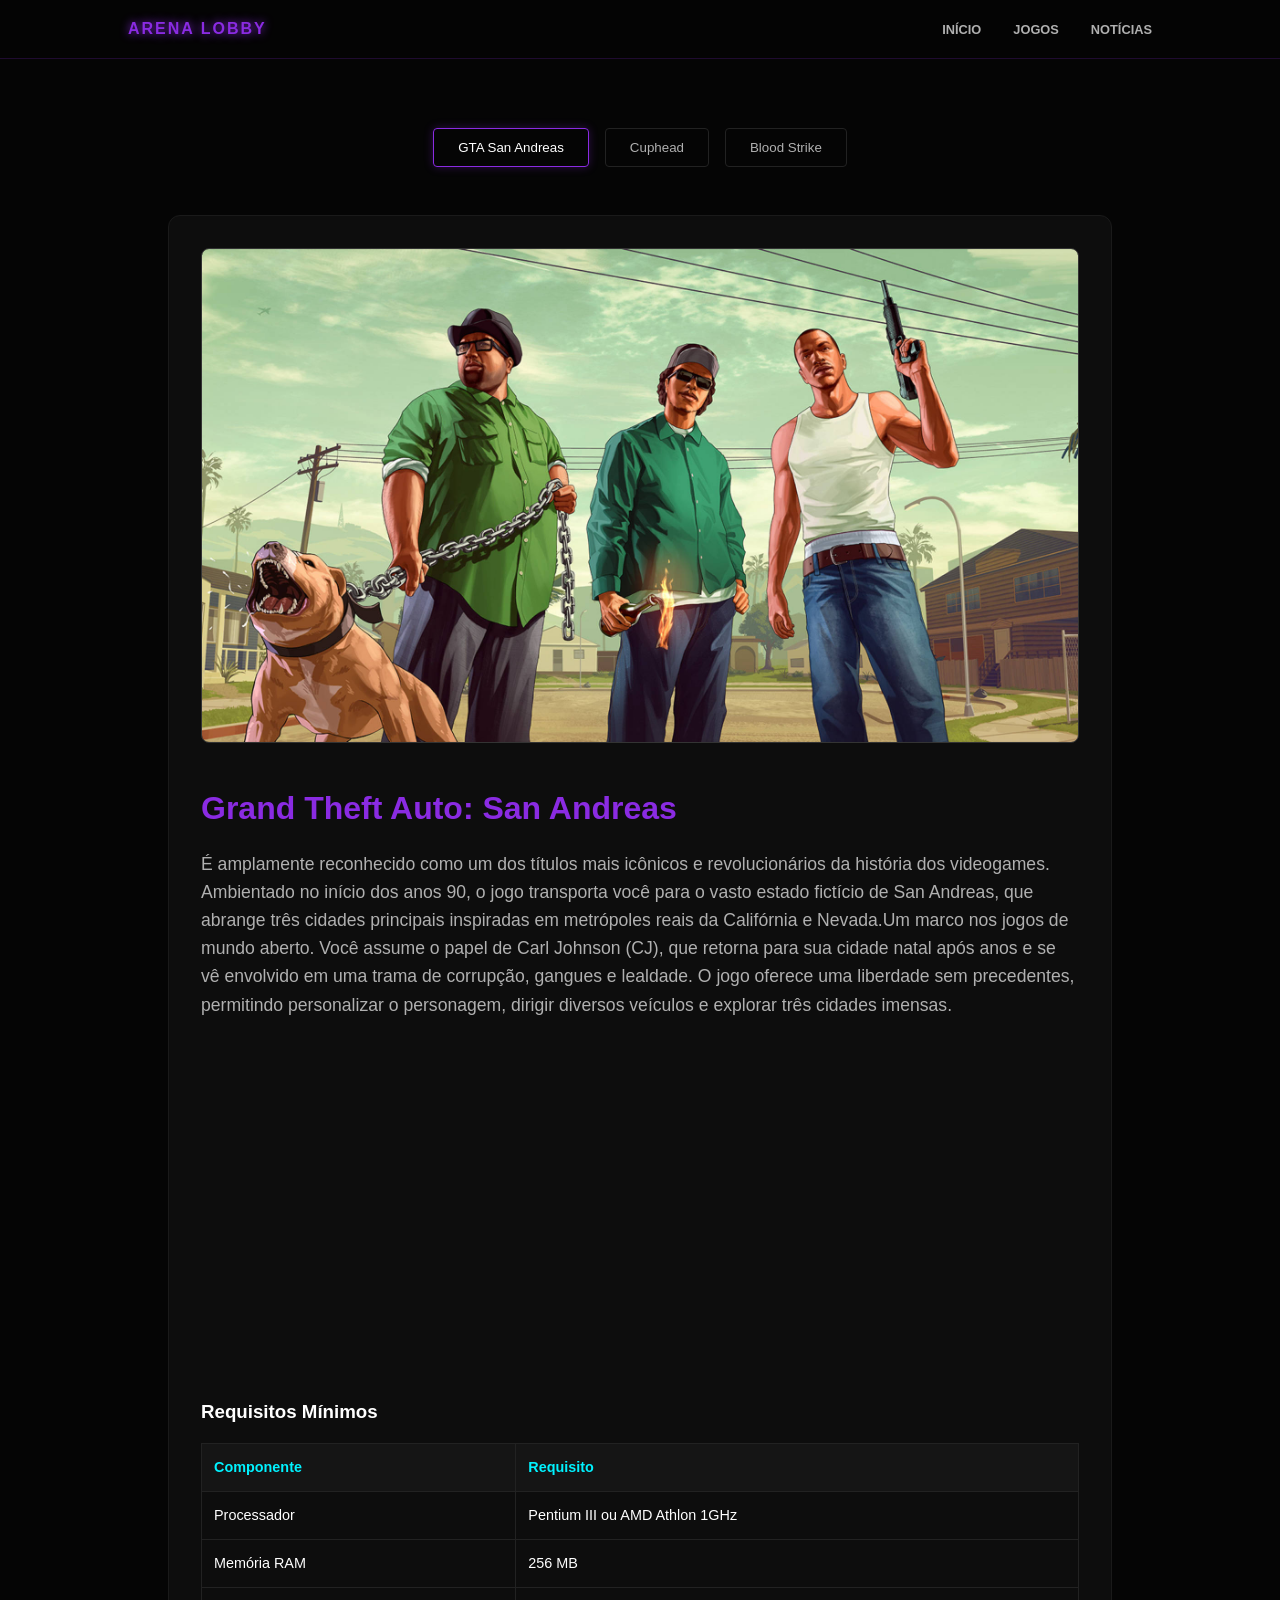
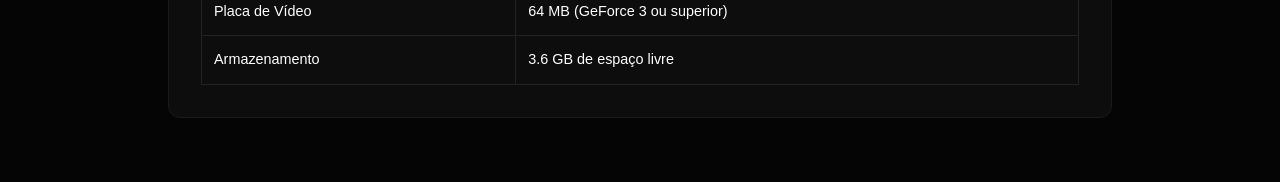
==== jogos.html @ c23e9aef "Initial commit" ====
<!DOCTYPE html>
<html lang="pt-BR">
<head>
    <meta charset="UTF-8">
    <title>Jogos | GameNeon Hub</title>
    <link rel="stylesheet" href="style.css">
</head>
<body>
    <header>
        <div class="logo">ARENA LOBBY</div>
        <nav>
            <ul>
                <li><a href="index.html">Início</a></li>
                <li><a href="jogos.html">Jogos</a></li>
                <li><a href="noticias.html">Notícias</a></li>
            </ul>
        </nav>
    </header>

    <div class="container">
        <div class="sub-nav">
            <button class="tab-btn active" data-target="gta">GTA San Andreas</button>
            <button class="tab-btn" data-target="cuphead">Cuphead</button>
            <button class="tab-btn" data-target="blood">Blood Strike</button>
        </div>

        <!-- GTA SAN ANDREAS -->
        <div id="gta" class="game-content active">
            <div class="detail-card">
                <img src="gta-sa-4k-gang-trio-rme9yz7wchacqw7m.jpg" class="game-img" alt="GTA San Andreas">
                <div class="description-box">
                    <h2>Grand Theft Auto: San Andreas</h2>
                    <p>É amplamente reconhecido como um dos títulos mais icônicos e revolucionários da história dos videogames. Ambientado no início dos anos 90, o jogo transporta você para o vasto estado fictício de San Andreas, que abrange três cidades principais inspiradas em metrópoles reais da Califórnia e Nevada.Um marco nos jogos de mundo aberto. Você assume o papel de Carl Johnson (CJ), que retorna para sua cidade natal após anos e se vê envolvido em uma trama de corrupção, gangues e lealdade. O jogo oferece uma liberdade sem precedentes, permitindo personalizar o personagem, dirigir diversos veículos e explorar três cidades imensas.</p>
                    
                    <iframe width="560" height="315" src="https://www.youtube.com/embed/2NNSNTYR12M?si=QjNjRHXBSCOr58_J" title="YouTube video player" frameborder="0" allow="accelerometer; autoplay; clipboard-write; encrypted-media; gyroscope; picture-in-picture; web-share" referrerpolicy="strict-origin-when-cross-origin" allowfullscreen></iframe>
                </div>

                <h3>Requisitos Mínimos</h3>
                <table class="specs-table">
                    <tr><th>Componente</th><th>Requisito</th></tr>
                    <tr><td>Processador</td><td>Pentium III ou AMD Athlon 1GHz</td></tr>
                    <tr><td>Memória RAM</td><td>256 MB</td></tr>
                    <tr><td>Placa de Vídeo</td><td>64 MB (GeForce 3 ou superior)</td></tr>
                    <tr><td>Armazenamento</td><td>3.6 GB de espaço livre</td></tr>
                </table>
            </div>
        </div>

        <!-- CUPHEAD -->
        <div id="cuphead" class="game-content">
            <div class="detail-card">
                <img src="1459241-3840x2160-desktop-4k-the-cuphead-show-wallpaper-image.jpg" class="game-img" alt="Cuphead">
                <div class="description-box">
                    <h2>Cuphead: Don't Deal with the Devil</h2>
                    <p>É uma obra-prima do gênero de ação e plataforma, reconhecida mundialmente pelo seu estilo visual único e dificuldade desafiadora.Famoso por sua arte inspirada nos desenhos animados da década de 1930, Cuphead é um jogo de ação frenética focado em batalhas contra chefes. Com trilha sonora de jazz original e animações feitas à mão, o jogo exige reflexos rápidos e muita paciência para superar seus desafios implacáveis.</p>
                    
                   <iframe width="560" height="315" src="https://www.youtube.com/embed/NN-9SQXoi50?si=PHQzEwIhaTPJpkfT" title="YouTube video player" frameborder="0" allow="accelerometer; autoplay; clipboard-write; encrypted-media; gyroscope; picture-in-picture; web-share" referrerpolicy="strict-origin-when-cross-origin" allowfullscreen></iframe>
                </div>

                <h3>Requisitos Mínimos</h3>
                <table class="specs-table">
                    <tr><th>Componente</th><th>Requisito</th></tr>
                    <tr><td>Processador</td><td>Intel Core2 Duo E8400 / AMD Athlon 64 X2</td></tr>
                    <tr><td>Memória RAM</td><td>3 GB</td></tr>
                    <tr><td>Placa de Vídeo</td><td>Geforce 9600 GT / AMD HD 3870 512MB</td></tr>
                    <tr><td>DirectX</td><td>Versão 11</td></tr>
                </table>
            </div>
        </div>

        <!-- BLOOD STRIKE -->
        <div id="blood" class="game-content">
            <div class="detail-card">
                <img src="thumbbig-1401414.webp" class="game-img" alt="Blood Strike">
                <div class="description-box">
                    <h2>Blood Strike</h2>
                    <p>É um Battle Royale de tiro em primeira pessoa (FPS) que se destaca pela sua agilidade extrema e foco em combate tático rápido. Projetado para ser leve, ele oferece uma experiência competitiva de alta performance mesmo em dispositivos com hardware mais modesto.Um Battle Royale FPS de ritmo acelerado projetado para dispositivos móveis e PCs de baixo custo. O jogo foca em movimentação fluida, operadores com habilidades únicas e uma vasta personalização de armas. Ideal para quem busca ação competitiva sem exigir um hardware de última geração.</p>
                    
                    <iframe width="560" height="315" src="https://www.youtube.com/embed/ofwzsxUvo7A?si=Y6GwDbBuzRPnkgii" title="YouTube video player" frameborder="0" allow="accelerometer; autoplay; clipboard-write; encrypted-media; gyroscope; picture-in-picture; web-share" referrerpolicy="strict-origin-when-cross-origin" allowfullscreen></iframe>
                </div>

                <h3>Requisitos Mínimos (PC)</h3>
                <table class="specs-table">
                    <tr><th>Componente</th><th>Requisito</th></tr>
                    <tr><td>Processador</td><td>Intel Core i3 4130 / AMD equivalente</td></tr>
                    <tr><td>Memória RAM</td><td>4 GB</td></tr>
                    <tr><td>Placa de Vídeo</td><td>Intel HD Graphics 520 (Integrada)</td></tr>
                    <tr><td>Sistema</td><td>Windows 7 / 10 / 11</td></tr>
                </table>
            </div>
        </div>
    </div>

    <script src="script.js"></script>
</body>
</html>
---- style.css ----
:root {
    --bg: #050505;
    --card: #0d0d0d;
    --neon: #8a2be2;
    --cyan: #00f2ff;
    --text: #ffffff;
    --text-dim: #b0b0b0;
}

* { margin: 0; padding: 0; box-sizing: border-box; font-family: 'Inter', sans-serif; }

body { background: var(--bg); color: var(--text); line-height: 1.6; }

/* Navegação */
header {
    position: fixed; top: 0; width: 100%; z-index: 1000;
    background: rgba(5, 5, 5, 0.9); backdrop-filter: blur(10px);
    border-bottom: 1px solid rgba(138, 43, 226, 0.2);
    padding: 1rem 10%; display: flex; justify-content: space-between; align-items: center;
}

.logo { font-weight: 800; color: var(--neon); text-shadow: 0 0 10px var(--neon); letter-spacing: 2px; }

nav ul { display: flex; list-style: none; gap: 2rem; }
nav a { text-decoration: none; color: var(--text-dim); transition: 0.3s; font-size: 0.8rem; font-weight: 600; text-transform: uppercase; }
nav a:hover { color: var(--cyan); text-shadow: 0 0 8px var(--cyan); }

/* Seção de Jogos */
.container { padding: 8rem 10% 4rem; max-width: 1200px; margin: 0 auto; }

.sub-nav { display: flex; gap: 1rem; margin-bottom: 3rem; justify-content: center; }
.tab-btn {
    background: none; border: 1px solid #222; color: var(--text-dim);
    padding: 0.7rem 1.5rem; cursor: pointer; border-radius: 4px; transition: 0.3s;
}
.tab-btn.active { border-color: var(--neon); color: var(--text); box-shadow: 0 0 10px rgba(138, 43, 226, 0.3); }

.game-content { display: none; animation: fadeIn 0.6s ease; }
.game-content.active { display: block; }

/* Cards Detalhados */
.detail-card {
    background: var(--card); border: 1px solid #1a1a1a; padding: 2rem; border-radius: 12px;
}
.game-img { width: 100%; border-radius: 8px; margin-bottom: 2rem; border: 1px solid #333; }

.description-box { margin-bottom: 2rem; }
.description-box h2 { color: var(--neon); margin-bottom: 1rem; font-size: 2rem; }
.description-box p { color: var(--text-dim); font-size: 1.1rem; margin-bottom: 1.5rem; }

/* Requisitos */
.specs-table { width: 100%; border-collapse: collapse; margin-top: 1rem; font-size: 0.9rem; }
.specs-table th, .specs-table td { padding: 12px; border: 1px solid #222; text-align: left; }
.specs-table th { background: #151515; color: var(--cyan); }

@keyframes fadeIn { from { opacity: 0; transform: translateY(10px); } to { opacity: 1; transform: translateY(0); } }

/* Footer Home */
.footer-home { background: #080808; padding: 4rem 10%; border-top: 1px solid #1a1a1a; display: grid; grid-template-columns: 1fr 1fr; gap: 2rem; }
.footer-home h3 { color: var(--neon); margin-bottom: 1rem; }
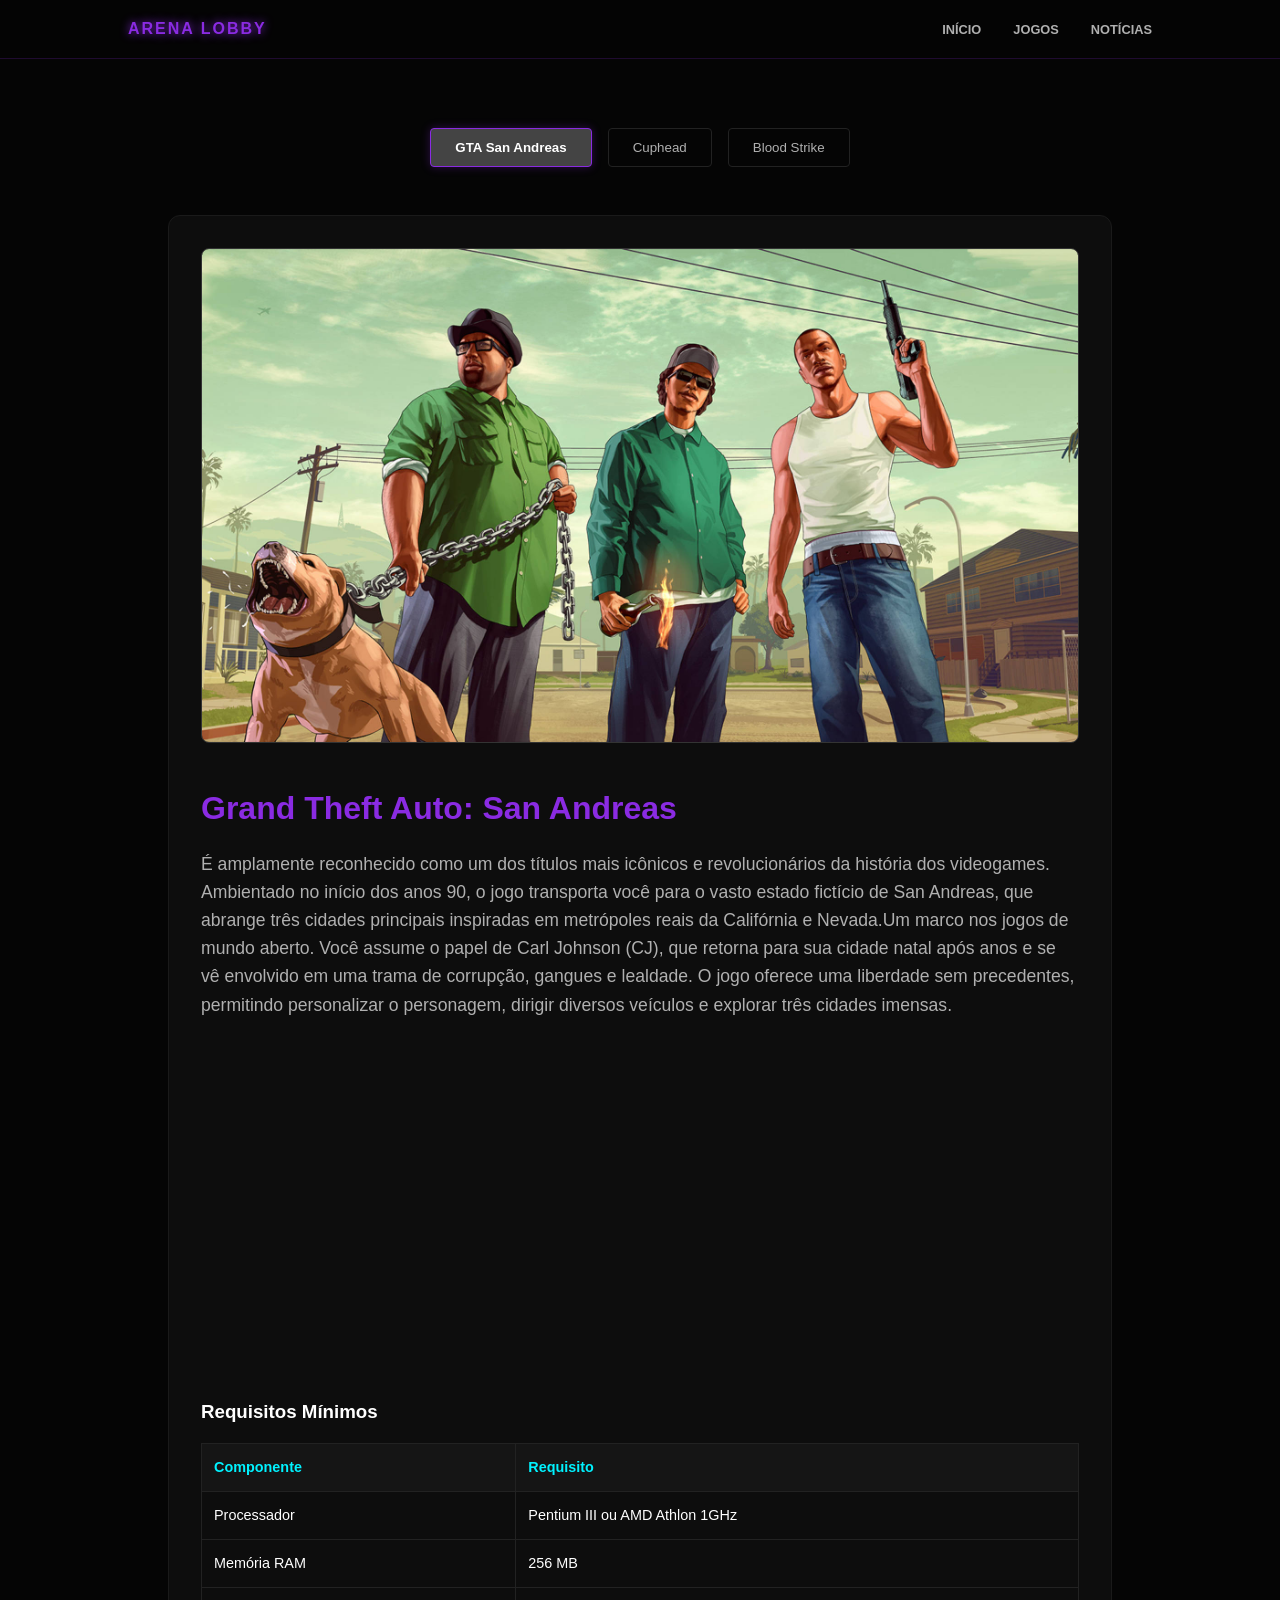
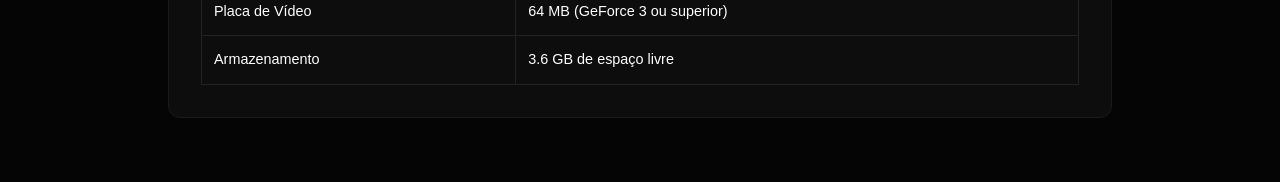
==== commit fd30bbcd: "criar html" ====
--- a/jogos.html
+++ b/jogos.html
@@ -1,96 +1,269 @@
 <!DOCTYPE html>
+
 <html lang="pt-BR">
+
 <head>
+
     <meta charset="UTF-8">
-    <title>Jogos | GameNeon Hub</title>
+
+    <title>Jogos | ARENA LOBBY</title>
+
     <link rel="stylesheet" href="style.css">
+
+    <style>
+
+        /* ESTILO PARA FAZER OS CARDS FUNCIONAREM */
+
+        
+
+        /* Esconde todos os conteúdos de jogo por padrão */
+
+        .game-content {
+
+            display: none;
+
+        }
+
+
+
+        /* Mostra apenas o conteúdo que tiver a classe 'active' */
+
+        .game-content.active {
+
+            display: block;
+
+        }
+
+
+
+        /* Estilo para destacar o botão que está selecionado */
+
+        .tab-btn.active {
+
+            background-color: #444; /* Cor de destaque */
+
+            color: #fff;
+
+            font-weight: bold;
+
+        }
+
+    </style>
+
 </head>
+
 <body>
+
     <header>
+
         <div class="logo">ARENA LOBBY</div>
+
         <nav>
+
             <ul>
+
                 <li><a href="index.html">Início</a></li>
+
                 <li><a href="jogos.html">Jogos</a></li>
+
                 <li><a href="noticias.html">Notícias</a></li>
+
             </ul>
+
         </nav>
+
     </header>
 
+
+
     <div class="container">
+
         <div class="sub-nav">
+
             <button class="tab-btn active" data-target="gta">GTA San Andreas</button>
+
             <button class="tab-btn" data-target="cuphead">Cuphead</button>
+
             <button class="tab-btn" data-target="blood">Blood Strike</button>
-        </div>
+
+        </div>
+
+
 
         <!-- GTA SAN ANDREAS -->
+
         <div id="gta" class="game-content active">
+
             <div class="detail-card">
+
                 <img src="gta-sa-4k-gang-trio-rme9yz7wchacqw7m.jpg" class="game-img" alt="GTA San Andreas">
+
                 <div class="description-box">
+
                     <h2>Grand Theft Auto: San Andreas</h2>
+
                     <p>É amplamente reconhecido como um dos títulos mais icônicos e revolucionários da história dos videogames. Ambientado no início dos anos 90, o jogo transporta você para o vasto estado fictício de San Andreas, que abrange três cidades principais inspiradas em metrópoles reais da Califórnia e Nevada.Um marco nos jogos de mundo aberto. Você assume o papel de Carl Johnson (CJ), que retorna para sua cidade natal após anos e se vê envolvido em uma trama de corrupção, gangues e lealdade. O jogo oferece uma liberdade sem precedentes, permitindo personalizar o personagem, dirigir diversos veículos e explorar três cidades imensas.</p>
+
                     
+
                     <iframe width="560" height="315" src="https://www.youtube.com/embed/2NNSNTYR12M?si=QjNjRHXBSCOr58_J" title="YouTube video player" frameborder="0" allow="accelerometer; autoplay; clipboard-write; encrypted-media; gyroscope; picture-in-picture; web-share" referrerpolicy="strict-origin-when-cross-origin" allowfullscreen></iframe>
+
                 </div>
 
+
+
                 <h3>Requisitos Mínimos</h3>
+
                 <table class="specs-table">
+
                     <tr><th>Componente</th><th>Requisito</th></tr>
+
                     <tr><td>Processador</td><td>Pentium III ou AMD Athlon 1GHz</td></tr>
+
                     <tr><td>Memória RAM</td><td>256 MB</td></tr>
+
                     <tr><td>Placa de Vídeo</td><td>64 MB (GeForce 3 ou superior)</td></tr>
+
                     <tr><td>Armazenamento</td><td>3.6 GB de espaço livre</td></tr>
+
                 </table>
+
             </div>
-        </div>
+
+        </div>
+
+
 
         <!-- CUPHEAD -->
+
         <div id="cuphead" class="game-content">
+
             <div class="detail-card">
+
                 <img src="1459241-3840x2160-desktop-4k-the-cuphead-show-wallpaper-image.jpg" class="game-img" alt="Cuphead">
+
                 <div class="description-box">
+
                     <h2>Cuphead: Don't Deal with the Devil</h2>
+
                     <p>É uma obra-prima do gênero de ação e plataforma, reconhecida mundialmente pelo seu estilo visual único e dificuldade desafiadora.Famoso por sua arte inspirada nos desenhos animados da década de 1930, Cuphead é um jogo de ação frenética focado em batalhas contra chefes. Com trilha sonora de jazz original e animações feitas à mão, o jogo exige reflexos rápidos e muita paciência para superar seus desafios implacáveis.</p>
+
                     
+
                    <iframe width="560" height="315" src="https://www.youtube.com/embed/NN-9SQXoi50?si=PHQzEwIhaTPJpkfT" title="YouTube video player" frameborder="0" allow="accelerometer; autoplay; clipboard-write; encrypted-media; gyroscope; picture-in-picture; web-share" referrerpolicy="strict-origin-when-cross-origin" allowfullscreen></iframe>
+
                 </div>
 
+
+
                 <h3>Requisitos Mínimos</h3>
+
                 <table class="specs-table">
+
                     <tr><th>Componente</th><th>Requisito</th></tr>
+
                     <tr><td>Processador</td><td>Intel Core2 Duo E8400 / AMD Athlon 64 X2</td></tr>
+
                     <tr><td>Memória RAM</td><td>3 GB</td></tr>
+
                     <tr><td>Placa de Vídeo</td><td>Geforce 9600 GT / AMD HD 3870 512MB</td></tr>
+
                     <tr><td>DirectX</td><td>Versão 11</td></tr>
+
                 </table>
+
             </div>
-        </div>
+
+        </div>
+
+
 
         <!-- BLOOD STRIKE -->
+
         <div id="blood" class="game-content">
+
             <div class="detail-card">
+
                 <img src="thumbbig-1401414.webp" class="game-img" alt="Blood Strike">
+
                 <div class="description-box">
+
                     <h2>Blood Strike</h2>
+
                     <p>É um Battle Royale de tiro em primeira pessoa (FPS) que se destaca pela sua agilidade extrema e foco em combate tático rápido. Projetado para ser leve, ele oferece uma experiência competitiva de alta performance mesmo em dispositivos com hardware mais modesto.Um Battle Royale FPS de ritmo acelerado projetado para dispositivos móveis e PCs de baixo custo. O jogo foca em movimentação fluida, operadores com habilidades únicas e uma vasta personalização de armas. Ideal para quem busca ação competitiva sem exigir um hardware de última geração.</p>
+
                     
+
                     <iframe width="560" height="315" src="https://www.youtube.com/embed/ofwzsxUvo7A?si=Y6GwDbBuzRPnkgii" title="YouTube video player" frameborder="0" allow="accelerometer; autoplay; clipboard-write; encrypted-media; gyroscope; picture-in-picture; web-share" referrerpolicy="strict-origin-when-cross-origin" allowfullscreen></iframe>
+
                 </div>
 
+
+
                 <h3>Requisitos Mínimos (PC)</h3>
+
                 <table class="specs-table">
+
                     <tr><th>Componente</th><th>Requisito</th></tr>
+
                     <tr><td>Processador</td><td>Intel Core i3 4130 / AMD equivalente</td></tr>
+
                     <tr><td>Memória RAM</td><td>4 GB</td></tr>
+
                     <tr><td>Placa de Vídeo</td><td>Intel HD Graphics 520 (Integrada)</td></tr>
+
                     <tr><td>Sistema</td><td>Windows 7 / 10 / 11</td></tr>
+
                 </table>
+
             </div>
-        </div>
+
+        </div>
+
     </div>
 
-    <script src="script.js"></script>
+
+
+    <script>
+
+        // LÓGICA PARA TROCAR OS CARDS
+
+        const tabs = document.querySelectorAll('.tab-btn');
+
+        const contents = document.querySelectorAll('.game-content');
+
+
+
+        tabs.forEach(tab => {
+
+            tab.addEventListener('click', () => {
+
+                const target = tab.getAttribute('data-target');
+
+
+
+                // 1. Remove 'active' de todos os botões
+
+                tabs.forEach(t => t.classList.remove('active'));
+
+                // 2. Remove 'active' de todos os conteúdos
+
+                contents.forEach(c => c.classList.remove('active'));
+
+
+
+                // 3. Adiciona 'active' no botão clicado e no card correspondente
+
+                tab.classList.add('active');
+
+                document.getElementById(target).classList.add('active');
+
+            });
+
+        });
+
+    </script>
+
 </body>
+
 </html>
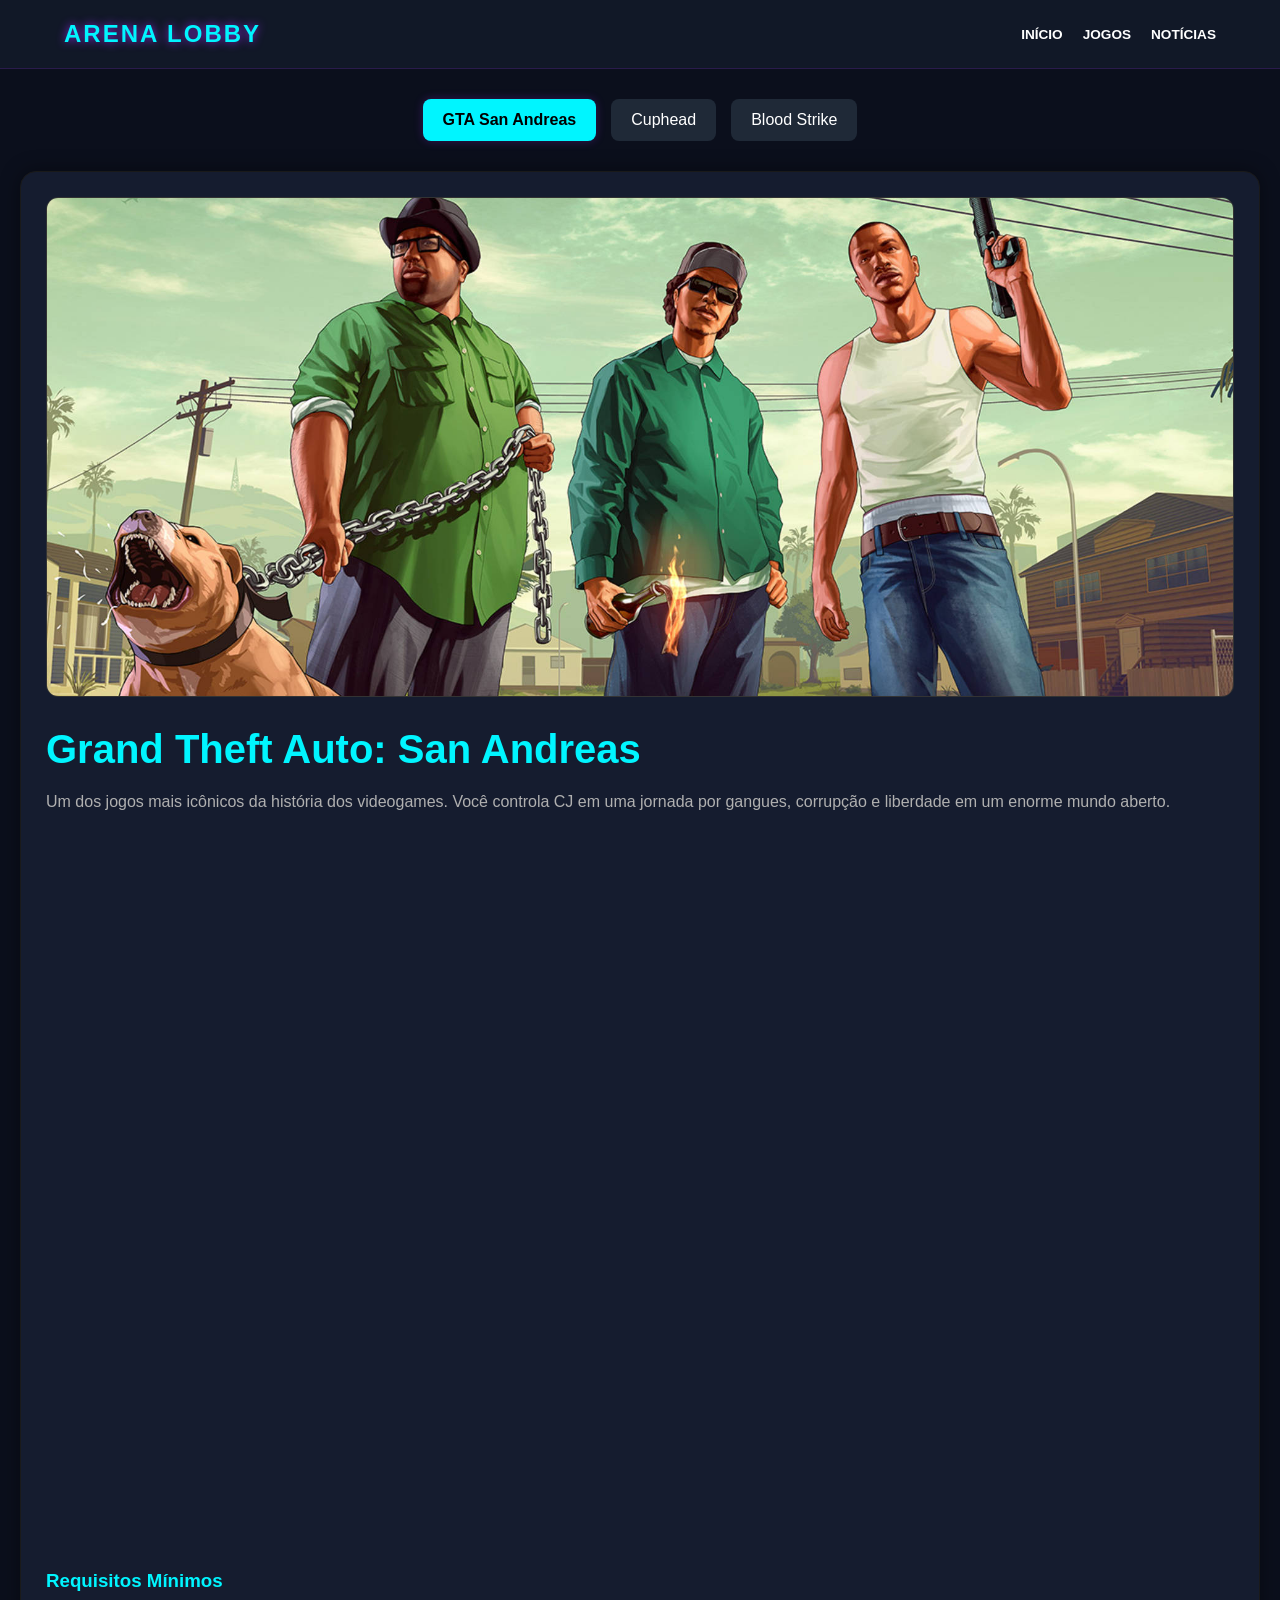
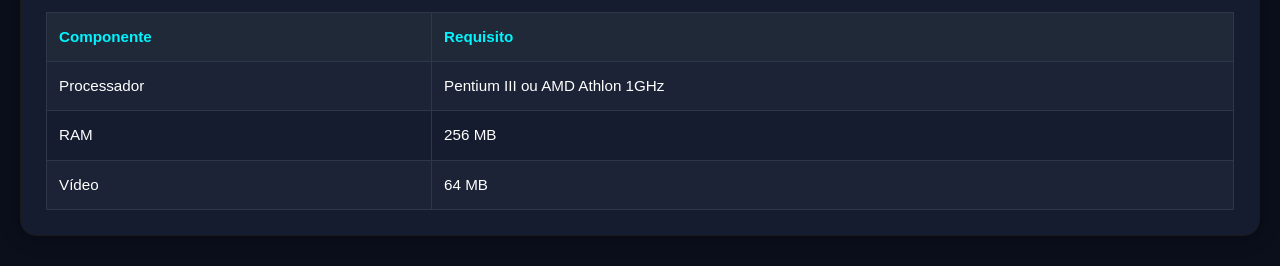
==== commit d941281f: "html" ====
--- a/jogos.html
+++ b/jogos.html
@@ -1,262 +1,334 @@
 <!DOCTYPE html>
-
 <html lang="pt-BR">
 
 <head>
-
     <meta charset="UTF-8">
-
+    <meta name="viewport" content="width=device-width, initial-scale=1.0">
     <title>Jogos | ARENA LOBBY</title>
 
     <link rel="stylesheet" href="style.css">
 
     <style>
-
-        /* ESTILO PARA FAZER OS CARDS FUNCIONAREM */
-
-        
-
-        /* Esconde todos os conteúdos de jogo por padrão */
+        :root {
+            --bg: #0b0f1c;
+            --card: #151c2f;
+            --cyan: #00f5ff;
+            --text: #ffffff;
+        }
+
+        * {
+            margin: 0;
+            padding: 0;
+            box-sizing: border-box;
+        }
+
+        body {
+            background: var(--bg);
+            color: var(--text);
+            font-family: Arial, sans-serif;
+            overflow-x: hidden;
+        }
+
+        header {
+            width: 100%;
+            padding: 15px 5%;
+            display: flex;
+            justify-content: space-between;
+            align-items: center;
+            background: #111827;
+            position: sticky;
+            top: 0;
+            z-index: 100;
+            flex-wrap: wrap;
+            gap: 10px;
+        }
+
+        .logo {
+            font-size: 1.5rem;
+            font-weight: bold;
+            color: var(--cyan);
+        }
+
+        nav ul {
+            display: flex;
+            gap: 20px;
+            list-style: none;
+            flex-wrap: wrap;
+        }
+
+        nav a {
+            color: white;
+            text-decoration: none;
+            transition: 0.3s;
+        }
+
+        nav a:hover {
+            color: var(--cyan);
+        }
+
+        .container {
+            width: 100%;
+            max-width: 1300px;
+            margin: auto;
+            padding: 30px 20px;
+        }
+
+        .sub-nav {
+            display: flex;
+            gap: 15px;
+            flex-wrap: wrap;
+            justify-content: center;
+            margin-bottom: 30px;
+        }
+
+        .tab-btn {
+            padding: 12px 20px;
+            border: none;
+            border-radius: 8px;
+            cursor: pointer;
+            background: #1f2937;
+            color: white;
+            transition: 0.3s;
+            font-size: 1rem;
+        }
+
+        .tab-btn:hover {
+            background: #374151;
+        }
+
+        .tab-btn.active {
+            background: var(--cyan);
+            color: black;
+            font-weight: bold;
+        }
 
         .game-content {
-
             display: none;
-
-        }
-
-
-
-        /* Mostra apenas o conteúdo que tiver a classe 'active' */
+        }
 
         .game-content.active {
-
             display: block;
-
-        }
-
-
-
-        /* Estilo para destacar o botão que está selecionado */
-
-        .tab-btn.active {
-
-            background-color: #444; /* Cor de destaque */
-
-            color: #fff;
-
-            font-weight: bold;
-
-        }
-
+        }
+
+        .detail-card {
+            background: var(--card);
+            padding: 25px;
+            border-radius: 16px;
+            box-shadow: 0 0 20px rgba(0,0,0,0.4);
+        }
+
+        .game-img {
+            width: 100%;
+            border-radius: 12px;
+            margin-bottom: 20px;
+            object-fit: cover;
+            max-height: 500px;
+        }
+
+        .description-box h2 {
+            color: var(--cyan);
+            margin-bottom: 15px;
+            font-size: clamp(1.8rem, 4vw, 2.5rem);
+        }
+
+        .description-box p {
+            line-height: 1.8;
+            margin-bottom: 25px;
+            font-size: 1rem;
+        }
+
+        .video-container {
+            position: relative;
+            width: 100%;
+            aspect-ratio: 16/9;
+            margin-bottom: 30px;
+        }
+
+        .video-container iframe {
+            width: 100%;
+            height: 100%;
+            border-radius: 12px;
+        }
+
+        h3 {
+            margin-bottom: 15px;
+            color: var(--cyan);
+        }
+
+        .specs-table {
+            width: 100%;
+            border-collapse: collapse;
+            overflow-x: auto;
+        }
+
+        .specs-table th,
+        .specs-table td {
+            border: 1px solid #2d3748;
+            padding: 12px;
+            text-align: left;
+        }
+
+        .specs-table th {
+            background: #1f2937;
+        }
+
+        .specs-table tr:nth-child(even) {
+            background: rgba(255,255,255,0.03);
+        }
+
+        @media (max-width: 768px) {
+
+            header {
+                flex-direction: column;
+                text-align: center;
+            }
+
+            nav ul {
+                justify-content: center;
+            }
+
+            .tab-btn {
+                width: 100%;
+                max-width: 300px;
+            }
+
+            .detail-card {
+                padding: 18px;
+            }
+
+            .description-box p {
+                font-size: 0.95rem;
+            }
+
+            .specs-table {
+                display: block;
+                overflow-x: auto;
+            }
+        }
+
+        @media (max-width: 480px) {
+
+            .container {
+                padding: 20px 12px;
+            }
+
+            .description-box h2 {
+                font-size: 1.5rem;
+            }
+
+            .description-box p {
+                line-height: 1.6;
+            }
+
+            .tab-btn {
+                font-size: 0.9rem;
+                padding: 10px;
+            }
+        }
     </style>
-
 </head>
 
 <body>
 
     <header>
-
         <div class="logo">ARENA LOBBY</div>
 
         <nav>
-
             <ul>
-
                 <li><a href="index.html">Início</a></li>
-
                 <li><a href="jogos.html">Jogos</a></li>
-
                 <li><a href="noticias.html">Notícias</a></li>
-
             </ul>
-
         </nav>
-
     </header>
 
-
-
     <div class="container">
 
         <div class="sub-nav">
-
             <button class="tab-btn active" data-target="gta">GTA San Andreas</button>
-
             <button class="tab-btn" data-target="cuphead">Cuphead</button>
-
             <button class="tab-btn" data-target="blood">Blood Strike</button>
-
         </div>
 
-
-
-        <!-- GTA SAN ANDREAS -->
-
+        <!-- GTA -->
         <div id="gta" class="game-content active">
 
             <div class="detail-card">
 
-                <img src="gta-sa-4k-gang-trio-rme9yz7wchacqw7m.jpg" class="game-img" alt="GTA San Andreas">
+                <img src="gta-sa-4k-gang-trio-rme9yz7wchacqw7m.jpg"
+                    class="game-img"
+                    alt="GTA San Andreas">
 
                 <div class="description-box">
 
                     <h2>Grand Theft Auto: San Andreas</h2>
 
-                    <p>É amplamente reconhecido como um dos títulos mais icônicos e revolucionários da história dos videogames. Ambientado no início dos anos 90, o jogo transporta você para o vasto estado fictício de San Andreas, que abrange três cidades principais inspiradas em metrópoles reais da Califórnia e Nevada.Um marco nos jogos de mundo aberto. Você assume o papel de Carl Johnson (CJ), que retorna para sua cidade natal após anos e se vê envolvido em uma trama de corrupção, gangues e lealdade. O jogo oferece uma liberdade sem precedentes, permitindo personalizar o personagem, dirigir diversos veículos e explorar três cidades imensas.</p>
-
-                    
-
-                    <iframe width="560" height="315" src="https://www.youtube.com/embed/2NNSNTYR12M?si=QjNjRHXBSCOr58_J" title="YouTube video player" frameborder="0" allow="accelerometer; autoplay; clipboard-write; encrypted-media; gyroscope; picture-in-picture; web-share" referrerpolicy="strict-origin-when-cross-origin" allowfullscreen></iframe>
+                    <p>
+                        Um dos jogos mais icônicos da história dos videogames.
+                        Você controla CJ em uma jornada por gangues,
+                        corrupção e liberdade em um enorme mundo aberto.
+                    </p>
+
+                    <div class="video-container">
+                        <iframe
+                            src="https://www.youtube.com/embed/2NNSNTYR12M"
+                            title="Trailer GTA SA"
+                            frameborder="0"
+                            allowfullscreen>
+                        </iframe>
+                    </div>
 
                 </div>
 
-
-
                 <h3>Requisitos Mínimos</h3>
 
                 <table class="specs-table">
-
-                    <tr><th>Componente</th><th>Requisito</th></tr>
-
-                    <tr><td>Processador</td><td>Pentium III ou AMD Athlon 1GHz</td></tr>
-
-                    <tr><td>Memória RAM</td><td>256 MB</td></tr>
-
-                    <tr><td>Placa de Vídeo</td><td>64 MB (GeForce 3 ou superior)</td></tr>
-
-                    <tr><td>Armazenamento</td><td>3.6 GB de espaço livre</td></tr>
-
+                    <tr>
+                        <th>Componente</th>
+                        <th>Requisito</th>
+                    </tr>
+
+                    <tr>
+                        <td>Processador</td>
+                        <td>Pentium III ou AMD Athlon 1GHz</td>
+                    </tr>
+
+                    <tr>
+                        <td>RAM</td>
+                        <td>256 MB</td>
+                    </tr>
+
+                    <tr>
+                        <td>Vídeo</td>
+                        <td>64 MB</td>
+                    </tr>
                 </table>
 
             </div>
 
         </div>
 
-
-
-        <!-- CUPHEAD -->
-
-        <div id="cuphead" class="game-content">
-
-            <div class="detail-card">
-
-                <img src="1459241-3840x2160-desktop-4k-the-cuphead-show-wallpaper-image.jpg" class="game-img" alt="Cuphead">
-
-                <div class="description-box">
-
-                    <h2>Cuphead: Don't Deal with the Devil</h2>
-
-                    <p>É uma obra-prima do gênero de ação e plataforma, reconhecida mundialmente pelo seu estilo visual único e dificuldade desafiadora.Famoso por sua arte inspirada nos desenhos animados da década de 1930, Cuphead é um jogo de ação frenética focado em batalhas contra chefes. Com trilha sonora de jazz original e animações feitas à mão, o jogo exige reflexos rápidos e muita paciência para superar seus desafios implacáveis.</p>
-
-                    
-
-                   <iframe width="560" height="315" src="https://www.youtube.com/embed/NN-9SQXoi50?si=PHQzEwIhaTPJpkfT" title="YouTube video player" frameborder="0" allow="accelerometer; autoplay; clipboard-write; encrypted-media; gyroscope; picture-in-picture; web-share" referrerpolicy="strict-origin-when-cross-origin" allowfullscreen></iframe>
-
-                </div>
-
-
-
-                <h3>Requisitos Mínimos</h3>
-
-                <table class="specs-table">
-
-                    <tr><th>Componente</th><th>Requisito</th></tr>
-
-                    <tr><td>Processador</td><td>Intel Core2 Duo E8400 / AMD Athlon 64 X2</td></tr>
-
-                    <tr><td>Memória RAM</td><td>3 GB</td></tr>
-
-                    <tr><td>Placa de Vídeo</td><td>Geforce 9600 GT / AMD HD 3870 512MB</td></tr>
-
-                    <tr><td>DirectX</td><td>Versão 11</td></tr>
-
-                </table>
-
-            </div>
-
-        </div>
-
-
-
-        <!-- BLOOD STRIKE -->
-
-        <div id="blood" class="game-content">
-
-            <div class="detail-card">
-
-                <img src="thumbbig-1401414.webp" class="game-img" alt="Blood Strike">
-
-                <div class="description-box">
-
-                    <h2>Blood Strike</h2>
-
-                    <p>É um Battle Royale de tiro em primeira pessoa (FPS) que se destaca pela sua agilidade extrema e foco em combate tático rápido. Projetado para ser leve, ele oferece uma experiência competitiva de alta performance mesmo em dispositivos com hardware mais modesto.Um Battle Royale FPS de ritmo acelerado projetado para dispositivos móveis e PCs de baixo custo. O jogo foca em movimentação fluida, operadores com habilidades únicas e uma vasta personalização de armas. Ideal para quem busca ação competitiva sem exigir um hardware de última geração.</p>
-
-                    
-
-                    <iframe width="560" height="315" src="https://www.youtube.com/embed/ofwzsxUvo7A?si=Y6GwDbBuzRPnkgii" title="YouTube video player" frameborder="0" allow="accelerometer; autoplay; clipboard-write; encrypted-media; gyroscope; picture-in-picture; web-share" referrerpolicy="strict-origin-when-cross-origin" allowfullscreen></iframe>
-
-                </div>
-
-
-
-                <h3>Requisitos Mínimos (PC)</h3>
-
-                <table class="specs-table">
-
-                    <tr><th>Componente</th><th>Requisito</th></tr>
-
-                    <tr><td>Processador</td><td>Intel Core i3 4130 / AMD equivalente</td></tr>
-
-                    <tr><td>Memória RAM</td><td>4 GB</td></tr>
-
-                    <tr><td>Placa de Vídeo</td><td>Intel HD Graphics 520 (Integrada)</td></tr>
-
-                    <tr><td>Sistema</td><td>Windows 7 / 10 / 11</td></tr>
-
-                </table>
-
-            </div>
-
-        </div>
-
     </div>
 
-
-
     <script>
 
-        // LÓGICA PARA TROCAR OS CARDS
-
         const tabs = document.querySelectorAll('.tab-btn');
-
         const contents = document.querySelectorAll('.game-content');
 
-
-
         tabs.forEach(tab => {
 
             tab.addEventListener('click', () => {
 
                 const target = tab.getAttribute('data-target');
 
-
-
-                // 1. Remove 'active' de todos os botões
-
                 tabs.forEach(t => t.classList.remove('active'));
-
-                // 2. Remove 'active' de todos os conteúdos
-
                 contents.forEach(c => c.classList.remove('active'));
 
-
-
-                // 3. Adiciona 'active' no botão clicado e no card correspondente
-
                 tab.classList.add('active');
 
-                document.getElementById(target).classList.add('active');
+                document
+                    .getElementById(target)
+                    .classList.add('active');
 
             });
 
--- a/style.css
+++ b/style.css
@@ -1,60 +1,508 @@
+/* ========================================= */
+/* CONFIGURAÇÕES GLOBAIS */
+/* ========================================= */
+
 :root {
+
     --bg: #050505;
     --card: #0d0d0d;
+
     --neon: #8a2be2;
     --cyan: #00f2ff;
+
     --text: #ffffff;
     --text-dim: #b0b0b0;
 }
 
-* { margin: 0; padding: 0; box-sizing: border-box; font-family: 'Inter', sans-serif; }
-
-body { background: var(--bg); color: var(--text); line-height: 1.6; }
-
-/* Navegação */
+* {
+
+    margin: 0;
+    padding: 0;
+
+    box-sizing: border-box;
+
+    font-family: 'Inter', sans-serif;
+}
+
+html {
+
+    scroll-behavior: smooth;
+}
+
+body {
+
+    background: var(--bg);
+
+    color: var(--text);
+
+    line-height: 1.6;
+
+    overflow-x: hidden;
+}
+
+/* ========================================= */
+/* HEADER */
+/* ========================================= */
+
 header {
-    position: fixed; top: 0; width: 100%; z-index: 1000;
-    background: rgba(5, 5, 5, 0.9); backdrop-filter: blur(10px);
+
+    position: fixed;
+
+    top: 0;
+    left: 0;
+
+    width: 100%;
+
+    z-index: 1000;
+
+    background: rgba(5, 5, 5, 0.9);
+
+    backdrop-filter: blur(10px);
+
     border-bottom: 1px solid rgba(138, 43, 226, 0.2);
-    padding: 1rem 10%; display: flex; justify-content: space-between; align-items: center;
-}
-
-.logo { font-weight: 800; color: var(--neon); text-shadow: 0 0 10px var(--neon); letter-spacing: 2px; }
-
-nav ul { display: flex; list-style: none; gap: 2rem; }
-nav a { text-decoration: none; color: var(--text-dim); transition: 0.3s; font-size: 0.8rem; font-weight: 600; text-transform: uppercase; }
-nav a:hover { color: var(--cyan); text-shadow: 0 0 8px var(--cyan); }
-
-/* Seção de Jogos */
-.container { padding: 8rem 10% 4rem; max-width: 1200px; margin: 0 auto; }
-
-.sub-nav { display: flex; gap: 1rem; margin-bottom: 3rem; justify-content: center; }
+
+    padding: 1rem 8%;
+
+    display: flex;
+
+    justify-content: space-between;
+
+    align-items: center;
+
+    gap: 20px;
+}
+
+/* LOGO */
+
+.logo {
+
+    font-weight: 800;
+
+    color: var(--neon);
+
+    text-shadow: 0 0 10px var(--neon);
+
+    letter-spacing: 2px;
+
+    font-size: 1.3rem;
+}
+
+/* NAVEGAÇÃO */
+
+nav ul {
+
+    display: flex;
+
+    list-style: none;
+
+    gap: 2rem;
+
+    flex-wrap: wrap;
+}
+
+nav a {
+
+    text-decoration: none;
+
+    color: var(--text-dim);
+
+    transition: 0.3s;
+
+    font-size: 0.85rem;
+
+    font-weight: 600;
+
+    text-transform: uppercase;
+}
+
+nav a:hover {
+
+    color: var(--cyan);
+
+    text-shadow: 0 0 8px var(--cyan);
+}
+
+/* ========================================= */
+/* CONTAINER PRINCIPAL */
+/* ========================================= */
+
+.container {
+
+    padding: 8rem 8% 4rem;
+
+    max-width: 1300px;
+
+    margin: 0 auto;
+
+    width: 100%;
+}
+
+/* ========================================= */
+/* SUB NAV */
+/* ========================================= */
+
+.sub-nav {
+
+    display: flex;
+
+    gap: 1rem;
+
+    margin-bottom: 3rem;
+
+    justify-content: center;
+
+    flex-wrap: wrap;
+}
+
+/* BOTÕES */
+
 .tab-btn {
-    background: none; border: 1px solid #222; color: var(--text-dim);
-    padding: 0.7rem 1.5rem; cursor: pointer; border-radius: 4px; transition: 0.3s;
-}
-.tab-btn.active { border-color: var(--neon); color: var(--text); box-shadow: 0 0 10px rgba(138, 43, 226, 0.3); }
-
-.game-content { display: none; animation: fadeIn 0.6s ease; }
-.game-content.active { display: block; }
-
-/* Cards Detalhados */
+
+    background: none;
+
+    border: 1px solid #222;
+
+    color: var(--text-dim);
+
+    padding: 0.8rem 1.5rem;
+
+    cursor: pointer;
+
+    border-radius: 6px;
+
+    transition: 0.3s;
+
+    font-size: 0.95rem;
+}
+
+.tab-btn:hover {
+
+    border-color: var(--cyan);
+
+    color: var(--cyan);
+}
+
+.tab-btn.active {
+
+    border-color: var(--neon);
+
+    color: var(--text);
+
+    box-shadow: 0 0 10px rgba(138, 43, 226, 0.3);
+}
+
+/* ========================================= */
+/* CONTEÚDO DOS JOGOS */
+/* ========================================= */
+
+.game-content {
+
+    display: none;
+
+    animation: fadeIn 0.6s ease;
+}
+
+.game-content.active {
+
+    display: block;
+}
+
+/* ========================================= */
+/* CARD PRINCIPAL */
+/* ========================================= */
+
 .detail-card {
-    background: var(--card); border: 1px solid #1a1a1a; padding: 2rem; border-radius: 12px;
-}
-.game-img { width: 100%; border-radius: 8px; margin-bottom: 2rem; border: 1px solid #333; }
-
-.description-box { margin-bottom: 2rem; }
-.description-box h2 { color: var(--neon); margin-bottom: 1rem; font-size: 2rem; }
-.description-box p { color: var(--text-dim); font-size: 1.1rem; margin-bottom: 1.5rem; }
-
-/* Requisitos */
-.specs-table { width: 100%; border-collapse: collapse; margin-top: 1rem; font-size: 0.9rem; }
-.specs-table th, .specs-table td { padding: 12px; border: 1px solid #222; text-align: left; }
-.specs-table th { background: #151515; color: var(--cyan); }
-
-@keyframes fadeIn { from { opacity: 0; transform: translateY(10px); } to { opacity: 1; transform: translateY(0); } }
-
-/* Footer Home */
-.footer-home { background: #080808; padding: 4rem 10%; border-top: 1px solid #1a1a1a; display: grid; grid-template-columns: 1fr 1fr; gap: 2rem; }
-.footer-home h3 { color: var(--neon); margin-bottom: 1rem; }+
+    background: var(--card);
+
+    border: 1px solid #1a1a1a;
+
+    padding: 2rem;
+
+    border-radius: 14px;
+
+    width: 100%;
+}
+
+/* IMAGEM */
+
+.game-img {
+
+    width: 100%;
+
+    border-radius: 10px;
+
+    margin-bottom: 2rem;
+
+    border: 1px solid #333;
+
+    object-fit: cover;
+
+    max-height: 550px;
+}
+
+/* ========================================= */
+/* DESCRIÇÃO */
+/* ========================================= */
+
+.description-box {
+
+    margin-bottom: 2rem;
+}
+
+.description-box h2 {
+
+    color: var(--neon);
+
+    margin-bottom: 1rem;
+
+    font-size: clamp(1.8rem, 4vw, 2.5rem);
+
+    line-height: 1.2;
+}
+
+.description-box p {
+
+    color: var(--text-dim);
+
+    font-size: 1.05rem;
+
+    margin-bottom: 1.5rem;
+
+    line-height: 1.8;
+}
+
+/* ========================================= */
+/* IFRAME RESPONSIVO */
+/* ========================================= */
+
+.description-box iframe {
+
+    width: 100%;
+
+    aspect-ratio: 16/9;
+
+    border: none;
+
+    border-radius: 10px;
+
+    margin-top: 1rem;
+}
+
+/* ========================================= */
+/* TABELAS */
+/* ========================================= */
+
+.specs-table {
+
+    width: 100%;
+
+    border-collapse: collapse;
+
+    margin-top: 1rem;
+
+    font-size: 0.95rem;
+
+    overflow-x: auto;
+}
+
+.specs-table th,
+.specs-table td {
+
+    padding: 12px;
+
+    border: 1px solid #222;
+
+    text-align: left;
+}
+
+.specs-table th {
+
+    background: #151515;
+
+    color: var(--cyan);
+}
+
+/* ========================================= */
+/* ANIMAÇÃO */
+/* ========================================= */
+
+@keyframes fadeIn {
+
+    from {
+
+        opacity: 0;
+
+        transform: translateY(10px);
+    }
+
+    to {
+
+        opacity: 1;
+
+        transform: translateY(0);
+    }
+}
+
+/* ========================================= */
+/* FOOTER */
+/* ========================================= */
+
+.footer-home {
+
+    background: #080808;
+
+    padding: 4rem 8%;
+
+    border-top: 1px solid #1a1a1a;
+
+    display: grid;
+
+    grid-template-columns: 1fr 1fr;
+
+    gap: 2rem;
+}
+
+.footer-home h3 {
+
+    color: var(--neon);
+
+    margin-bottom: 1rem;
+}
+
+.footer-home p {
+
+    color: var(--text-dim);
+
+    line-height: 1.7;
+}
+
+/* ========================================= */
+/* RESPONSIVIDADE */
+/* ========================================= */
+
+/* TABLETS */
+
+@media (max-width: 900px) {
+
+    header {
+
+        padding: 1rem 5%;
+    }
+
+    .container {
+
+        padding: 8rem 5% 4rem;
+    }
+
+    .footer-home {
+
+        grid-template-columns: 1fr;
+    }
+
+    .description-box p {
+
+        font-size: 1rem;
+    }
+}
+
+/* CELULARES */
+
+@media (max-width: 768px) {
+
+    header {
+
+        flex-direction: column;
+
+        text-align: center;
+    }
+
+    nav ul {
+
+        justify-content: center;
+
+        gap: 1rem;
+    }
+
+    .sub-nav {
+
+        flex-direction: column;
+
+        align-items: center;
+    }
+
+    .tab-btn {
+
+        width: 100%;
+
+        max-width: 320px;
+    }
+
+    .detail-card {
+
+        padding: 1.5rem;
+    }
+
+    .game-img {
+
+        max-height: 320px;
+    }
+
+    .specs-table {
+
+        display: block;
+
+        overflow-x: auto;
+
+        white-space: nowrap;
+    }
+}
+
+/* CELULARES PEQUENOS */
+
+@media (max-width: 480px) {
+
+    .logo {
+
+        font-size: 1.1rem;
+    }
+
+    nav a {
+
+        font-size: 0.75rem;
+    }
+
+    .container {
+
+        padding: 9rem 4% 3rem;
+    }
+
+    .detail-card {
+
+        padding: 1rem;
+    }
+
+    .description-box h2 {
+
+        font-size: 1.5rem;
+    }
+
+    .description-box p {
+
+        font-size: 0.95rem;
+
+        line-height: 1.7;
+    }
+
+    .tab-btn {
+
+        padding: 0.75rem 1rem;
+
+        font-size: 0.9rem;
+    }
+
+    .footer-home {
+
+        padding: 3rem 5%;
+    }
+}
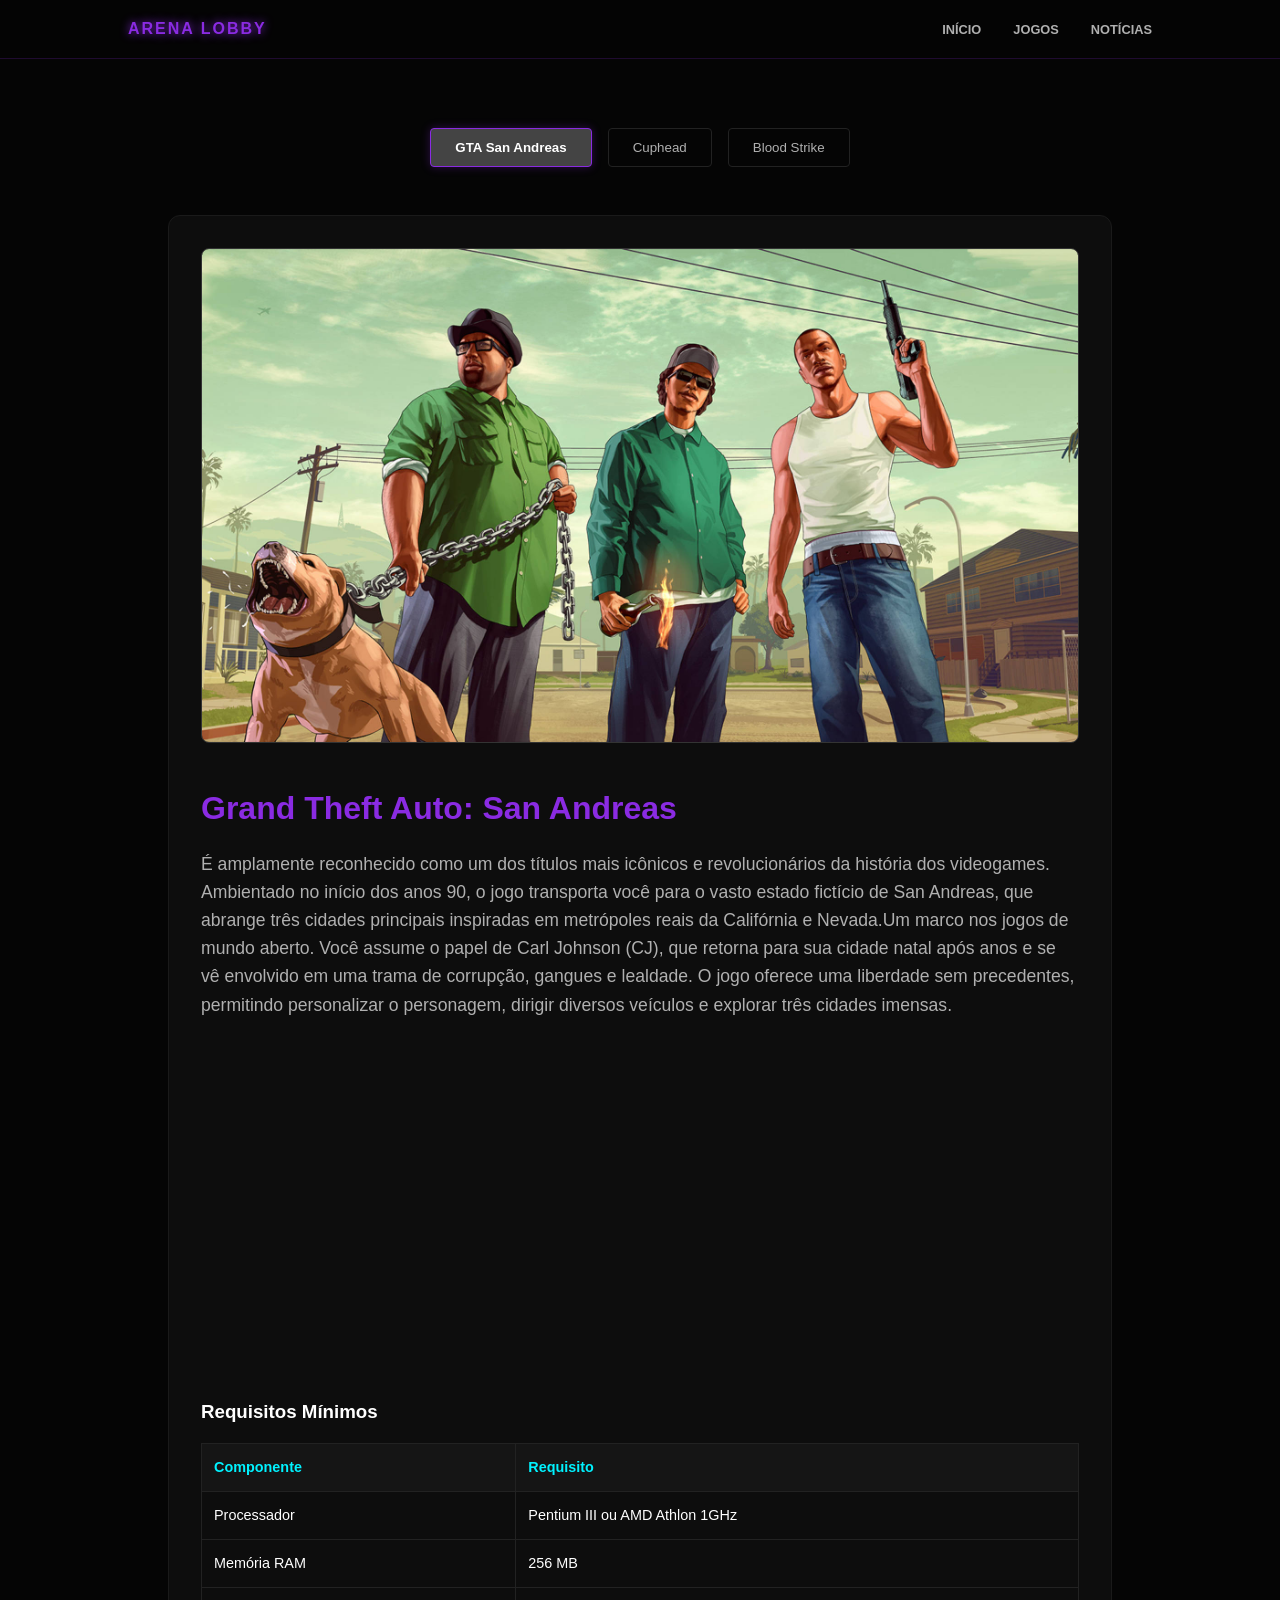
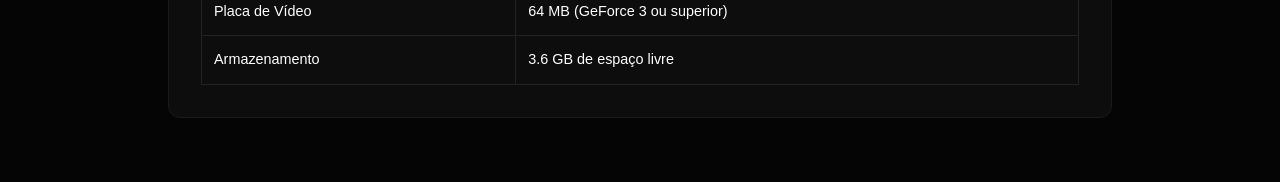
==== commit a23d05ed: "html" ====
--- a/jogos.html
+++ b/jogos.html
@@ -1,334 +1,262 @@
 <!DOCTYPE html>
+
 <html lang="pt-BR">
 
 <head>
+
     <meta charset="UTF-8">
-    <meta name="viewport" content="width=device-width, initial-scale=1.0">
+
     <title>Jogos | ARENA LOBBY</title>
 
     <link rel="stylesheet" href="style.css">
 
     <style>
-        :root {
-            --bg: #0b0f1c;
-            --card: #151c2f;
-            --cyan: #00f5ff;
-            --text: #ffffff;
+
+        /* ESTILO PARA FAZER OS CARDS FUNCIONAREM */
+
+        
+
+        /* Esconde todos os conteúdos de jogo por padrão */
+
+        .game-content {
+
+            display: none;
+
         }
 
-        * {
-            margin: 0;
-            padding: 0;
-            box-sizing: border-box;
+
+
+        /* Mostra apenas o conteúdo que tiver a classe 'active' */
+
+        .game-content.active {
+
+            display: block;
+
         }
 
-        body {
-            background: var(--bg);
-            color: var(--text);
-            font-family: Arial, sans-serif;
-            overflow-x: hidden;
+
+
+        /* Estilo para destacar o botão que está selecionado */
+
+        .tab-btn.active {
+
+            background-color: #444; /* Cor de destaque */
+
+            color: #fff;
+
+            font-weight: bold;
+
         }
 
-        header {
-            width: 100%;
-            padding: 15px 5%;
-            display: flex;
-            justify-content: space-between;
-            align-items: center;
-            background: #111827;
-            position: sticky;
-            top: 0;
-            z-index: 100;
-            flex-wrap: wrap;
-            gap: 10px;
-        }
-
-        .logo {
-            font-size: 1.5rem;
-            font-weight: bold;
-            color: var(--cyan);
-        }
-
-        nav ul {
-            display: flex;
-            gap: 20px;
-            list-style: none;
-            flex-wrap: wrap;
-        }
-
-        nav a {
-            color: white;
-            text-decoration: none;
-            transition: 0.3s;
-        }
-
-        nav a:hover {
-            color: var(--cyan);
-        }
-
-        .container {
-            width: 100%;
-            max-width: 1300px;
-            margin: auto;
-            padding: 30px 20px;
-        }
-
-        .sub-nav {
-            display: flex;
-            gap: 15px;
-            flex-wrap: wrap;
-            justify-content: center;
-            margin-bottom: 30px;
-        }
-
-        .tab-btn {
-            padding: 12px 20px;
-            border: none;
-            border-radius: 8px;
-            cursor: pointer;
-            background: #1f2937;
-            color: white;
-            transition: 0.3s;
-            font-size: 1rem;
-        }
-
-        .tab-btn:hover {
-            background: #374151;
-        }
-
-        .tab-btn.active {
-            background: var(--cyan);
-            color: black;
-            font-weight: bold;
-        }
-
-        .game-content {
-            display: none;
-        }
-
-        .game-content.active {
-            display: block;
-        }
-
-        .detail-card {
-            background: var(--card);
-            padding: 25px;
-            border-radius: 16px;
-            box-shadow: 0 0 20px rgba(0,0,0,0.4);
-        }
-
-        .game-img {
-            width: 100%;
-            border-radius: 12px;
-            margin-bottom: 20px;
-            object-fit: cover;
-            max-height: 500px;
-        }
-
-        .description-box h2 {
-            color: var(--cyan);
-            margin-bottom: 15px;
-            font-size: clamp(1.8rem, 4vw, 2.5rem);
-        }
-
-        .description-box p {
-            line-height: 1.8;
-            margin-bottom: 25px;
-            font-size: 1rem;
-        }
-
-        .video-container {
-            position: relative;
-            width: 100%;
-            aspect-ratio: 16/9;
-            margin-bottom: 30px;
-        }
-
-        .video-container iframe {
-            width: 100%;
-            height: 100%;
-            border-radius: 12px;
-        }
-
-        h3 {
-            margin-bottom: 15px;
-            color: var(--cyan);
-        }
-
-        .specs-table {
-            width: 100%;
-            border-collapse: collapse;
-            overflow-x: auto;
-        }
-
-        .specs-table th,
-        .specs-table td {
-            border: 1px solid #2d3748;
-            padding: 12px;
-            text-align: left;
-        }
-
-        .specs-table th {
-            background: #1f2937;
-        }
-
-        .specs-table tr:nth-child(even) {
-            background: rgba(255,255,255,0.03);
-        }
-
-        @media (max-width: 768px) {
-
-            header {
-                flex-direction: column;
-                text-align: center;
-            }
-
-            nav ul {
-                justify-content: center;
-            }
-
-            .tab-btn {
-                width: 100%;
-                max-width: 300px;
-            }
-
-            .detail-card {
-                padding: 18px;
-            }
-
-            .description-box p {
-                font-size: 0.95rem;
-            }
-
-            .specs-table {
-                display: block;
-                overflow-x: auto;
-            }
-        }
-
-        @media (max-width: 480px) {
-
-            .container {
-                padding: 20px 12px;
-            }
-
-            .description-box h2 {
-                font-size: 1.5rem;
-            }
-
-            .description-box p {
-                line-height: 1.6;
-            }
-
-            .tab-btn {
-                font-size: 0.9rem;
-                padding: 10px;
-            }
-        }
     </style>
+
 </head>
 
 <body>
 
     <header>
+
         <div class="logo">ARENA LOBBY</div>
 
         <nav>
+
             <ul>
+
                 <li><a href="index.html">Início</a></li>
+
                 <li><a href="jogos.html">Jogos</a></li>
+
                 <li><a href="noticias.html">Notícias</a></li>
+
             </ul>
+
         </nav>
+
     </header>
 
+
+
     <div class="container">
 
         <div class="sub-nav">
+
             <button class="tab-btn active" data-target="gta">GTA San Andreas</button>
+
             <button class="tab-btn" data-target="cuphead">Cuphead</button>
+
             <button class="tab-btn" data-target="blood">Blood Strike</button>
-        </div>
-
-        <!-- GTA -->
+
+        </div>
+
+
+
+        <!-- GTA SAN ANDREAS -->
+
         <div id="gta" class="game-content active">
 
             <div class="detail-card">
 
-                <img src="gta-sa-4k-gang-trio-rme9yz7wchacqw7m.jpg"
-                    class="game-img"
-                    alt="GTA San Andreas">
+                <img src="gta-sa-4k-gang-trio-rme9yz7wchacqw7m.jpg" class="game-img" alt="GTA San Andreas">
 
                 <div class="description-box">
 
                     <h2>Grand Theft Auto: San Andreas</h2>
 
-                    <p>
-                        Um dos jogos mais icônicos da história dos videogames.
-                        Você controla CJ em uma jornada por gangues,
-                        corrupção e liberdade em um enorme mundo aberto.
-                    </p>
-
-                    <div class="video-container">
-                        <iframe
-                            src="https://www.youtube.com/embed/2NNSNTYR12M"
-                            title="Trailer GTA SA"
-                            frameborder="0"
-                            allowfullscreen>
-                        </iframe>
-                    </div>
+                    <p>É amplamente reconhecido como um dos títulos mais icônicos e revolucionários da história dos videogames. Ambientado no início dos anos 90, o jogo transporta você para o vasto estado fictício de San Andreas, que abrange três cidades principais inspiradas em metrópoles reais da Califórnia e Nevada.Um marco nos jogos de mundo aberto. Você assume o papel de Carl Johnson (CJ), que retorna para sua cidade natal após anos e se vê envolvido em uma trama de corrupção, gangues e lealdade. O jogo oferece uma liberdade sem precedentes, permitindo personalizar o personagem, dirigir diversos veículos e explorar três cidades imensas.</p>
+
+                    
+
+                    <iframe width="560" height="315" src="https://www.youtube.com/embed/2NNSNTYR12M?si=QjNjRHXBSCOr58_J" title="YouTube video player" frameborder="0" allow="accelerometer; autoplay; clipboard-write; encrypted-media; gyroscope; picture-in-picture; web-share" referrerpolicy="strict-origin-when-cross-origin" allowfullscreen></iframe>
 
                 </div>
 
+
+
                 <h3>Requisitos Mínimos</h3>
 
                 <table class="specs-table">
-                    <tr>
-                        <th>Componente</th>
-                        <th>Requisito</th>
-                    </tr>
-
-                    <tr>
-                        <td>Processador</td>
-                        <td>Pentium III ou AMD Athlon 1GHz</td>
-                    </tr>
-
-                    <tr>
-                        <td>RAM</td>
-                        <td>256 MB</td>
-                    </tr>
-
-                    <tr>
-                        <td>Vídeo</td>
-                        <td>64 MB</td>
-                    </tr>
+
+                    <tr><th>Componente</th><th>Requisito</th></tr>
+
+                    <tr><td>Processador</td><td>Pentium III ou AMD Athlon 1GHz</td></tr>
+
+                    <tr><td>Memória RAM</td><td>256 MB</td></tr>
+
+                    <tr><td>Placa de Vídeo</td><td>64 MB (GeForce 3 ou superior)</td></tr>
+
+                    <tr><td>Armazenamento</td><td>3.6 GB de espaço livre</td></tr>
+
                 </table>
 
             </div>
 
         </div>
 
+
+
+        <!-- CUPHEAD -->
+
+        <div id="cuphead" class="game-content">
+
+            <div class="detail-card">
+
+                <img src="1459241-3840x2160-desktop-4k-the-cuphead-show-wallpaper-image.jpg" class="game-img" alt="Cuphead">
+
+                <div class="description-box">
+
+                    <h2>Cuphead: Don't Deal with the Devil</h2>
+
+                    <p>É uma obra-prima do gênero de ação e plataforma, reconhecida mundialmente pelo seu estilo visual único e dificuldade desafiadora.Famoso por sua arte inspirada nos desenhos animados da década de 1930, Cuphead é um jogo de ação frenética focado em batalhas contra chefes. Com trilha sonora de jazz original e animações feitas à mão, o jogo exige reflexos rápidos e muita paciência para superar seus desafios implacáveis.</p>
+
+                    
+
+                   <iframe width="560" height="315" src="https://www.youtube.com/embed/NN-9SQXoi50?si=PHQzEwIhaTPJpkfT" title="YouTube video player" frameborder="0" allow="accelerometer; autoplay; clipboard-write; encrypted-media; gyroscope; picture-in-picture; web-share" referrerpolicy="strict-origin-when-cross-origin" allowfullscreen></iframe>
+
+                </div>
+
+
+
+                <h3>Requisitos Mínimos</h3>
+
+                <table class="specs-table">
+
+                    <tr><th>Componente</th><th>Requisito</th></tr>
+
+                    <tr><td>Processador</td><td>Intel Core2 Duo E8400 / AMD Athlon 64 X2</td></tr>
+
+                    <tr><td>Memória RAM</td><td>3 GB</td></tr>
+
+                    <tr><td>Placa de Vídeo</td><td>Geforce 9600 GT / AMD HD 3870 512MB</td></tr>
+
+                    <tr><td>DirectX</td><td>Versão 11</td></tr>
+
+                </table>
+
+            </div>
+
+        </div>
+
+
+
+        <!-- BLOOD STRIKE -->
+
+        <div id="blood" class="game-content">
+
+            <div class="detail-card">
+
+                <img src="thumbbig-1401414.webp" class="game-img" alt="Blood Strike">
+
+                <div class="description-box">
+
+                    <h2>Blood Strike</h2>
+
+                    <p>É um Battle Royale de tiro em primeira pessoa (FPS) que se destaca pela sua agilidade extrema e foco em combate tático rápido. Projetado para ser leve, ele oferece uma experiência competitiva de alta performance mesmo em dispositivos com hardware mais modesto.Um Battle Royale FPS de ritmo acelerado projetado para dispositivos móveis e PCs de baixo custo. O jogo foca em movimentação fluida, operadores com habilidades únicas e uma vasta personalização de armas. Ideal para quem busca ação competitiva sem exigir um hardware de última geração.</p>
+
+                    
+
+                    <iframe width="560" height="315" src="https://www.youtube.com/embed/ofwzsxUvo7A?si=Y6GwDbBuzRPnkgii" title="YouTube video player" frameborder="0" allow="accelerometer; autoplay; clipboard-write; encrypted-media; gyroscope; picture-in-picture; web-share" referrerpolicy="strict-origin-when-cross-origin" allowfullscreen></iframe>
+
+                </div>
+
+
+
+                <h3>Requisitos Mínimos (PC)</h3>
+
+                <table class="specs-table">
+
+                    <tr><th>Componente</th><th>Requisito</th></tr>
+
+                    <tr><td>Processador</td><td>Intel Core i3 4130 / AMD equivalente</td></tr>
+
+                    <tr><td>Memória RAM</td><td>4 GB</td></tr>
+
+                    <tr><td>Placa de Vídeo</td><td>Intel HD Graphics 520 (Integrada)</td></tr>
+
+                    <tr><td>Sistema</td><td>Windows 7 / 10 / 11</td></tr>
+
+                </table>
+
+            </div>
+
+        </div>
+
     </div>
 
+
+
     <script>
 
+        // LÓGICA PARA TROCAR OS CARDS
+
         const tabs = document.querySelectorAll('.tab-btn');
+
         const contents = document.querySelectorAll('.game-content');
 
+
+
         tabs.forEach(tab => {
 
             tab.addEventListener('click', () => {
 
                 const target = tab.getAttribute('data-target');
 
+
+
+                // 1. Remove 'active' de todos os botões
+
                 tabs.forEach(t => t.classList.remove('active'));
+
+                // 2. Remove 'active' de todos os conteúdos
+
                 contents.forEach(c => c.classList.remove('active'));
 
+
+
+                // 3. Adiciona 'active' no botão clicado e no card correspondente
+
                 tab.classList.add('active');
 
-                document
-                    .getElementById(target)
-                    .classList.add('active');
+                document.getElementById(target).classList.add('active');
 
             });
 
@@ -338,4 +266,5 @@
 
 </body>
 
-</html>+</html>
+
--- a/style.css
+++ b/style.css
@@ -1,508 +1,60 @@
-/* ========================================= */
-/* CONFIGURAÇÕES GLOBAIS */
-/* ========================================= */
-
 :root {
-
     --bg: #050505;
     --card: #0d0d0d;
-
     --neon: #8a2be2;
     --cyan: #00f2ff;
-
     --text: #ffffff;
     --text-dim: #b0b0b0;
 }
 
-* {
+* { margin: 0; padding: 0; box-sizing: border-box; font-family: 'Inter', sans-serif; }
 
-    margin: 0;
-    padding: 0;
+body { background: var(--bg); color: var(--text); line-height: 1.6; }
 
-    box-sizing: border-box;
-
-    font-family: 'Inter', sans-serif;
+/* Navegação */
+header {
+    position: fixed; top: 0; width: 100%; z-index: 1000;
+    background: rgba(5, 5, 5, 0.9); backdrop-filter: blur(10px);
+    border-bottom: 1px solid rgba(138, 43, 226, 0.2);
+    padding: 1rem 10%; display: flex; justify-content: space-between; align-items: center;
 }
 
-html {
+.logo { font-weight: 800; color: var(--neon); text-shadow: 0 0 10px var(--neon); letter-spacing: 2px; }
 
-    scroll-behavior: smooth;
+nav ul { display: flex; list-style: none; gap: 2rem; }
+nav a { text-decoration: none; color: var(--text-dim); transition: 0.3s; font-size: 0.8rem; font-weight: 600; text-transform: uppercase; }
+nav a:hover { color: var(--cyan); text-shadow: 0 0 8px var(--cyan); }
+
+/* Seção de Jogos */
+.container { padding: 8rem 10% 4rem; max-width: 1200px; margin: 0 auto; }
+
+.sub-nav { display: flex; gap: 1rem; margin-bottom: 3rem; justify-content: center; }
+.tab-btn {
+    background: none; border: 1px solid #222; color: var(--text-dim);
+    padding: 0.7rem 1.5rem; cursor: pointer; border-radius: 4px; transition: 0.3s;
 }
+.tab-btn.active { border-color: var(--neon); color: var(--text); box-shadow: 0 0 10px rgba(138, 43, 226, 0.3); }
 
-body {
+.game-content { display: none; animation: fadeIn 0.6s ease; }
+.game-content.active { display: block; }
 
-    background: var(--bg);
+/* Cards Detalhados */
+.detail-card {
+    background: var(--card); border: 1px solid #1a1a1a; padding: 2rem; border-radius: 12px;
+}
+.game-img { width: 100%; border-radius: 8px; margin-bottom: 2rem; border: 1px solid #333; }
 
-    color: var(--text);
+.description-box { margin-bottom: 2rem; }
+.description-box h2 { color: var(--neon); margin-bottom: 1rem; font-size: 2rem; }
+.description-box p { color: var(--text-dim); font-size: 1.1rem; margin-bottom: 1.5rem; }
 
-    line-height: 1.6;
+/* Requisitos */
+.specs-table { width: 100%; border-collapse: collapse; margin-top: 1rem; font-size: 0.9rem; }
+.specs-table th, .specs-table td { padding: 12px; border: 1px solid #222; text-align: left; }
+.specs-table th { background: #151515; color: var(--cyan); }
 
-    overflow-x: hidden;
-}
+@keyframes fadeIn { from { opacity: 0; transform: translateY(10px); } to { opacity: 1; transform: translateY(0); } }
 
-/* ========================================= */
-/* HEADER */
-/* ========================================= */
-
-header {
-
-    position: fixed;
-
-    top: 0;
-    left: 0;
-
-    width: 100%;
-
-    z-index: 1000;
-
-    background: rgba(5, 5, 5, 0.9);
-
-    backdrop-filter: blur(10px);
-
-    border-bottom: 1px solid rgba(138, 43, 226, 0.2);
-
-    padding: 1rem 8%;
-
-    display: flex;
-
-    justify-content: space-between;
-
-    align-items: center;
-
-    gap: 20px;
-}
-
-/* LOGO */
-
-.logo {
-
-    font-weight: 800;
-
-    color: var(--neon);
-
-    text-shadow: 0 0 10px var(--neon);
-
-    letter-spacing: 2px;
-
-    font-size: 1.3rem;
-}
-
-/* NAVEGAÇÃO */
-
-nav ul {
-
-    display: flex;
-
-    list-style: none;
-
-    gap: 2rem;
-
-    flex-wrap: wrap;
-}
-
-nav a {
-
-    text-decoration: none;
-
-    color: var(--text-dim);
-
-    transition: 0.3s;
-
-    font-size: 0.85rem;
-
-    font-weight: 600;
-
-    text-transform: uppercase;
-}
-
-nav a:hover {
-
-    color: var(--cyan);
-
-    text-shadow: 0 0 8px var(--cyan);
-}
-
-/* ========================================= */
-/* CONTAINER PRINCIPAL */
-/* ========================================= */
-
-.container {
-
-    padding: 8rem 8% 4rem;
-
-    max-width: 1300px;
-
-    margin: 0 auto;
-
-    width: 100%;
-}
-
-/* ========================================= */
-/* SUB NAV */
-/* ========================================= */
-
-.sub-nav {
-
-    display: flex;
-
-    gap: 1rem;
-
-    margin-bottom: 3rem;
-
-    justify-content: center;
-
-    flex-wrap: wrap;
-}
-
-/* BOTÕES */
-
-.tab-btn {
-
-    background: none;
-
-    border: 1px solid #222;
-
-    color: var(--text-dim);
-
-    padding: 0.8rem 1.5rem;
-
-    cursor: pointer;
-
-    border-radius: 6px;
-
-    transition: 0.3s;
-
-    font-size: 0.95rem;
-}
-
-.tab-btn:hover {
-
-    border-color: var(--cyan);
-
-    color: var(--cyan);
-}
-
-.tab-btn.active {
-
-    border-color: var(--neon);
-
-    color: var(--text);
-
-    box-shadow: 0 0 10px rgba(138, 43, 226, 0.3);
-}
-
-/* ========================================= */
-/* CONTEÚDO DOS JOGOS */
-/* ========================================= */
-
-.game-content {
-
-    display: none;
-
-    animation: fadeIn 0.6s ease;
-}
-
-.game-content.active {
-
-    display: block;
-}
-
-/* ========================================= */
-/* CARD PRINCIPAL */
-/* ========================================= */
-
-.detail-card {
-
-    background: var(--card);
-
-    border: 1px solid #1a1a1a;
-
-    padding: 2rem;
-
-    border-radius: 14px;
-
-    width: 100%;
-}
-
-/* IMAGEM */
-
-.game-img {
-
-    width: 100%;
-
-    border-radius: 10px;
-
-    margin-bottom: 2rem;
-
-    border: 1px solid #333;
-
-    object-fit: cover;
-
-    max-height: 550px;
-}
-
-/* ========================================= */
-/* DESCRIÇÃO */
-/* ========================================= */
-
-.description-box {
-
-    margin-bottom: 2rem;
-}
-
-.description-box h2 {
-
-    color: var(--neon);
-
-    margin-bottom: 1rem;
-
-    font-size: clamp(1.8rem, 4vw, 2.5rem);
-
-    line-height: 1.2;
-}
-
-.description-box p {
-
-    color: var(--text-dim);
-
-    font-size: 1.05rem;
-
-    margin-bottom: 1.5rem;
-
-    line-height: 1.8;
-}
-
-/* ========================================= */
-/* IFRAME RESPONSIVO */
-/* ========================================= */
-
-.description-box iframe {
-
-    width: 100%;
-
-    aspect-ratio: 16/9;
-
-    border: none;
-
-    border-radius: 10px;
-
-    margin-top: 1rem;
-}
-
-/* ========================================= */
-/* TABELAS */
-/* ========================================= */
-
-.specs-table {
-
-    width: 100%;
-
-    border-collapse: collapse;
-
-    margin-top: 1rem;
-
-    font-size: 0.95rem;
-
-    overflow-x: auto;
-}
-
-.specs-table th,
-.specs-table td {
-
-    padding: 12px;
-
-    border: 1px solid #222;
-
-    text-align: left;
-}
-
-.specs-table th {
-
-    background: #151515;
-
-    color: var(--cyan);
-}
-
-/* ========================================= */
-/* ANIMAÇÃO */
-/* ========================================= */
-
-@keyframes fadeIn {
-
-    from {
-
-        opacity: 0;
-
-        transform: translateY(10px);
-    }
-
-    to {
-
-        opacity: 1;
-
-        transform: translateY(0);
-    }
-}
-
-/* ========================================= */
-/* FOOTER */
-/* ========================================= */
-
-.footer-home {
-
-    background: #080808;
-
-    padding: 4rem 8%;
-
-    border-top: 1px solid #1a1a1a;
-
-    display: grid;
-
-    grid-template-columns: 1fr 1fr;
-
-    gap: 2rem;
-}
-
-.footer-home h3 {
-
-    color: var(--neon);
-
-    margin-bottom: 1rem;
-}
-
-.footer-home p {
-
-    color: var(--text-dim);
-
-    line-height: 1.7;
-}
-
-/* ========================================= */
-/* RESPONSIVIDADE */
-/* ========================================= */
-
-/* TABLETS */
-
-@media (max-width: 900px) {
-
-    header {
-
-        padding: 1rem 5%;
-    }
-
-    .container {
-
-        padding: 8rem 5% 4rem;
-    }
-
-    .footer-home {
-
-        grid-template-columns: 1fr;
-    }
-
-    .description-box p {
-
-        font-size: 1rem;
-    }
-}
-
-/* CELULARES */
-
-@media (max-width: 768px) {
-
-    header {
-
-        flex-direction: column;
-
-        text-align: center;
-    }
-
-    nav ul {
-
-        justify-content: center;
-
-        gap: 1rem;
-    }
-
-    .sub-nav {
-
-        flex-direction: column;
-
-        align-items: center;
-    }
-
-    .tab-btn {
-
-        width: 100%;
-
-        max-width: 320px;
-    }
-
-    .detail-card {
-
-        padding: 1.5rem;
-    }
-
-    .game-img {
-
-        max-height: 320px;
-    }
-
-    .specs-table {
-
-        display: block;
-
-        overflow-x: auto;
-
-        white-space: nowrap;
-    }
-}
-
-/* CELULARES PEQUENOS */
-
-@media (max-width: 480px) {
-
-    .logo {
-
-        font-size: 1.1rem;
-    }
-
-    nav a {
-
-        font-size: 0.75rem;
-    }
-
-    .container {
-
-        padding: 9rem 4% 3rem;
-    }
-
-    .detail-card {
-
-        padding: 1rem;
-    }
-
-    .description-box h2 {
-
-        font-size: 1.5rem;
-    }
-
-    .description-box p {
-
-        font-size: 0.95rem;
-
-        line-height: 1.7;
-    }
-
-    .tab-btn {
-
-        padding: 0.75rem 1rem;
-
-        font-size: 0.9rem;
-    }
-
-    .footer-home {
-
-        padding: 3rem 5%;
-    }
-}+/* Footer Home */
+.footer-home { background: #080808; padding: 4rem 10%; border-top: 1px solid #1a1a1a; display: grid; grid-template-columns: 1fr 1fr; gap: 2rem; }
+.footer-home h3 { color: var(--neon); margin-bottom: 1rem; }
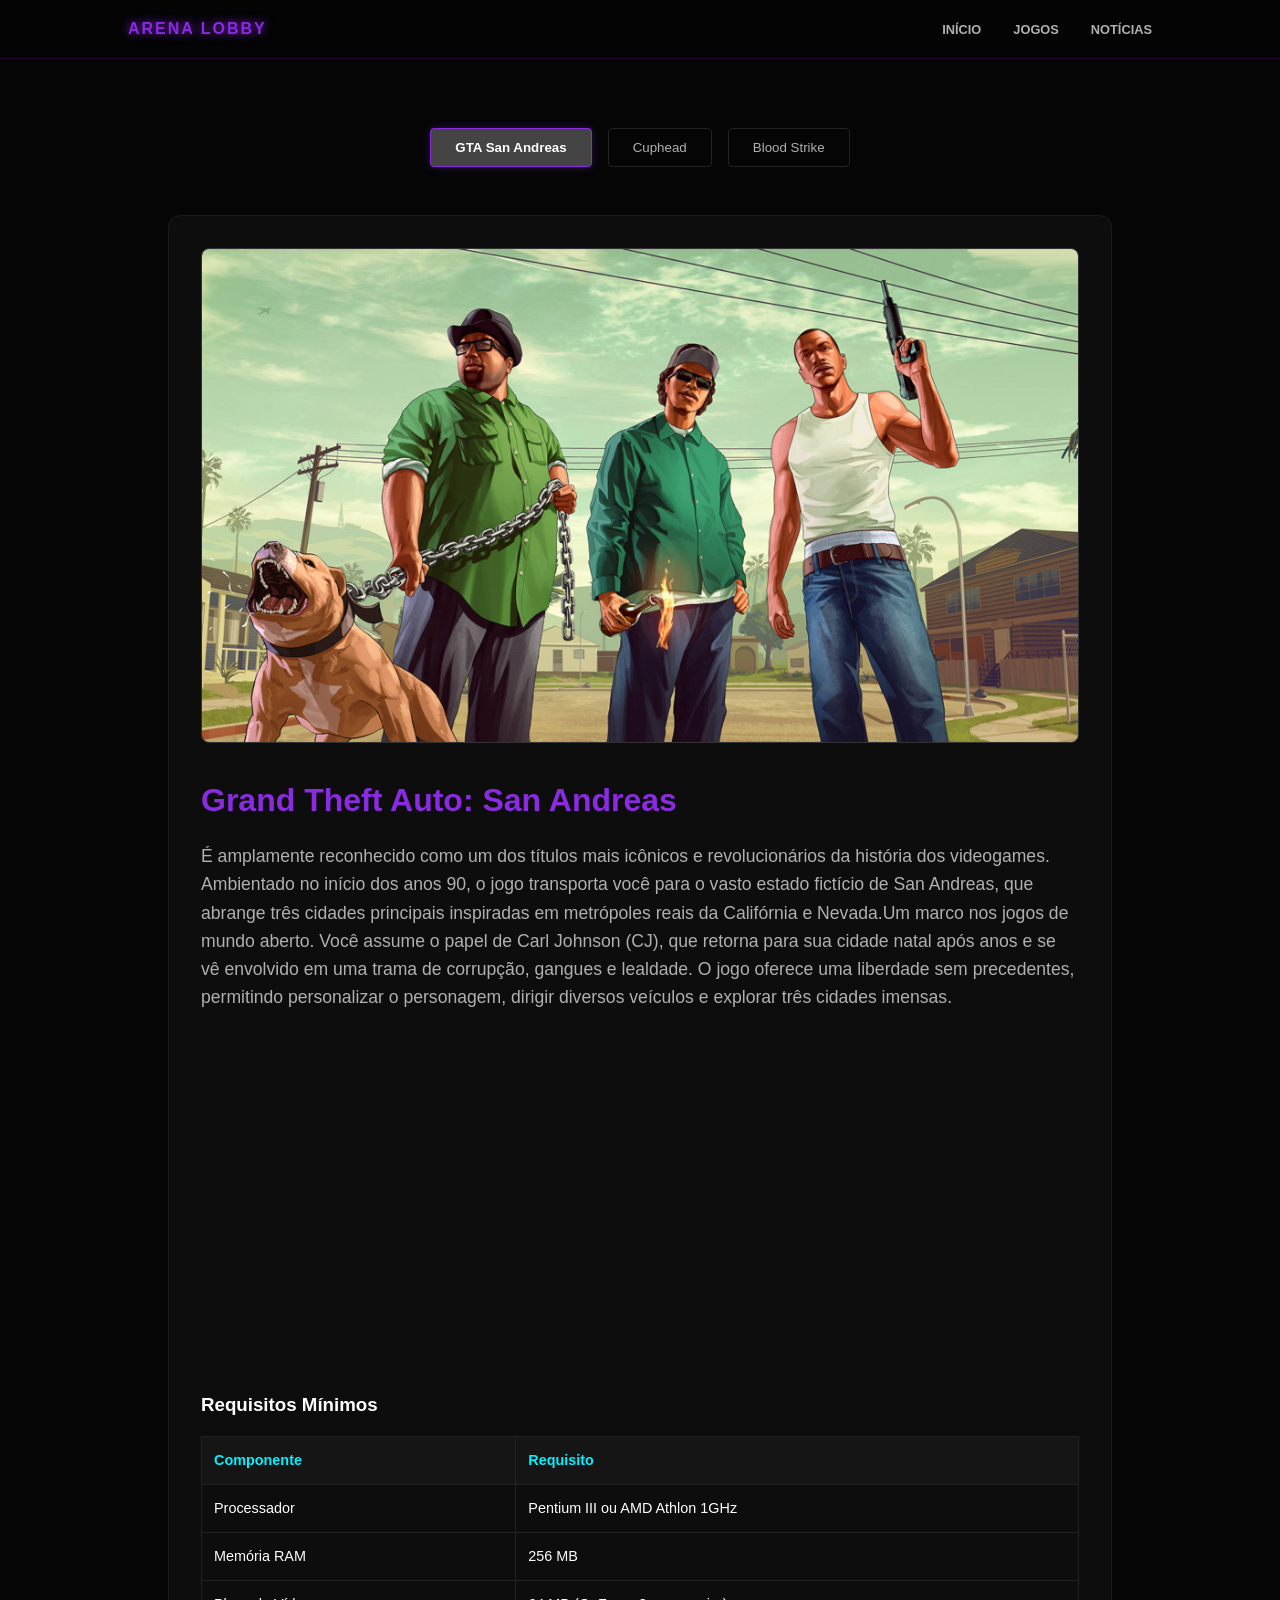
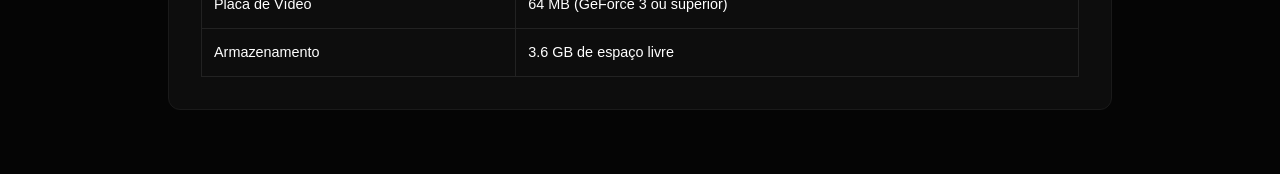
==== commit 4052a905: "html" ====
--- a/jogos.html
+++ b/jogos.html
@@ -4,7 +4,7 @@
 
 <head>
 
-    <meta charset="UTF-8">
+   <meta name="viewport" content="width=device-width, initial-scale=1.0">
 
     <title>Jogos | ARENA LOBBY</title>
 
--- a/style.css
+++ b/style.css
@@ -57,4 +57,167 @@
 
 /* Footer Home */
 .footer-home { background: #080808; padding: 4rem 10%; border-top: 1px solid #1a1a1a; display: grid; grid-template-columns: 1fr 1fr; gap: 2rem; }
-.footer-home h3 { color: var(--neon); margin-bottom: 1rem; }+.footer-home h3 { color: var(--neon); margin-bottom: 1rem; }
+/* ========================================= */
+/* RESPONSIVIDADE GLOBAL */
+/* ========================================= */
+
+html, body {
+    overflow-x: hidden;
+}
+
+/* Imagens */
+img {
+    max-width: 100%;
+    height: auto;
+    display: block;
+}
+
+/* Vídeos e iframes */
+iframe,
+video {
+    width: 100%;
+    max-width: 100%;
+    border: none;
+}
+
+/* Containers */
+.container,
+.news-container,
+.newspaper-container {
+    width: 100%;
+    max-width: 1200px;
+}
+
+/* ========================================= */
+/* TABLETS */
+/* ========================================= */
+
+@media (max-width: 900px) {
+
+    header {
+        padding: 1rem 5%;
+    }
+
+    .container,
+    .news-container,
+    .newspaper-container {
+        padding-left: 5%;
+        padding-right: 5%;
+    }
+
+    .industry-grid,
+    .newspaper-grid,
+    .footer-home {
+        grid-template-columns: 1fr !important;
+    }
+
+    .article-columns {
+        column-count: 1 !important;
+    }
+
+    .sidebar-articles {
+        border-left: none !important;
+        padding-left: 0 !important;
+        margin-top: 30px;
+    }
+
+    .featured-card img {
+        height: auto !important;
+    }
+}
+
+/* ========================================= */
+/* CELULARES */
+/* ========================================= */
+
+@media (max-width: 768px) {
+
+    header {
+        flex-direction: column;
+        gap: 15px;
+        text-align: center;
+    }
+
+    nav ul {
+        justify-content: center;
+        flex-wrap: wrap;
+        gap: 1rem;
+    }
+
+    .sub-nav {
+        flex-direction: column;
+        align-items: center;
+    }
+
+    .tab-btn {
+        width: 100%;
+        max-width: 320px;
+    }
+
+    .detail-card,
+    .featured-text,
+    .newspaper-container {
+        padding: 20px !important;
+    }
+
+    .description-box h2,
+    .main-article h2 {
+        font-size: clamp(1.6rem, 5vw, 2.5rem);
+    }
+
+    .description-box p,
+    .article-columns,
+    .featured-text p {
+        font-size: 1rem;
+        line-height: 1.7;
+    }
+
+    .specs-table {
+        display: block;
+        overflow-x: auto;
+        white-space: nowrap;
+    }
+
+    .newspaper-meta {
+        flex-direction: column;
+        text-align: center;
+        gap: 10px;
+    }
+}
+
+/* ========================================= */
+/* CELULARES PEQUENOS */
+/* ========================================= */
+
+@media (max-width: 480px) {
+
+    .logo {
+        font-size: 1.1rem;
+    }
+
+    nav a {
+        font-size: 0.75rem;
+    }
+
+    .container,
+    .news-container,
+    .newspaper-container {
+        padding-left: 4%;
+        padding-right: 4%;
+    }
+
+    .newspaper-title,
+    .section-header h1 {
+        font-size: clamp(2rem, 7vw, 3rem);
+    }
+
+    .game-img,
+    .featured-card img {
+        border-radius: 8px;
+    }
+
+    .footer-home {
+        padding: 3rem 5%;
+    }
+}
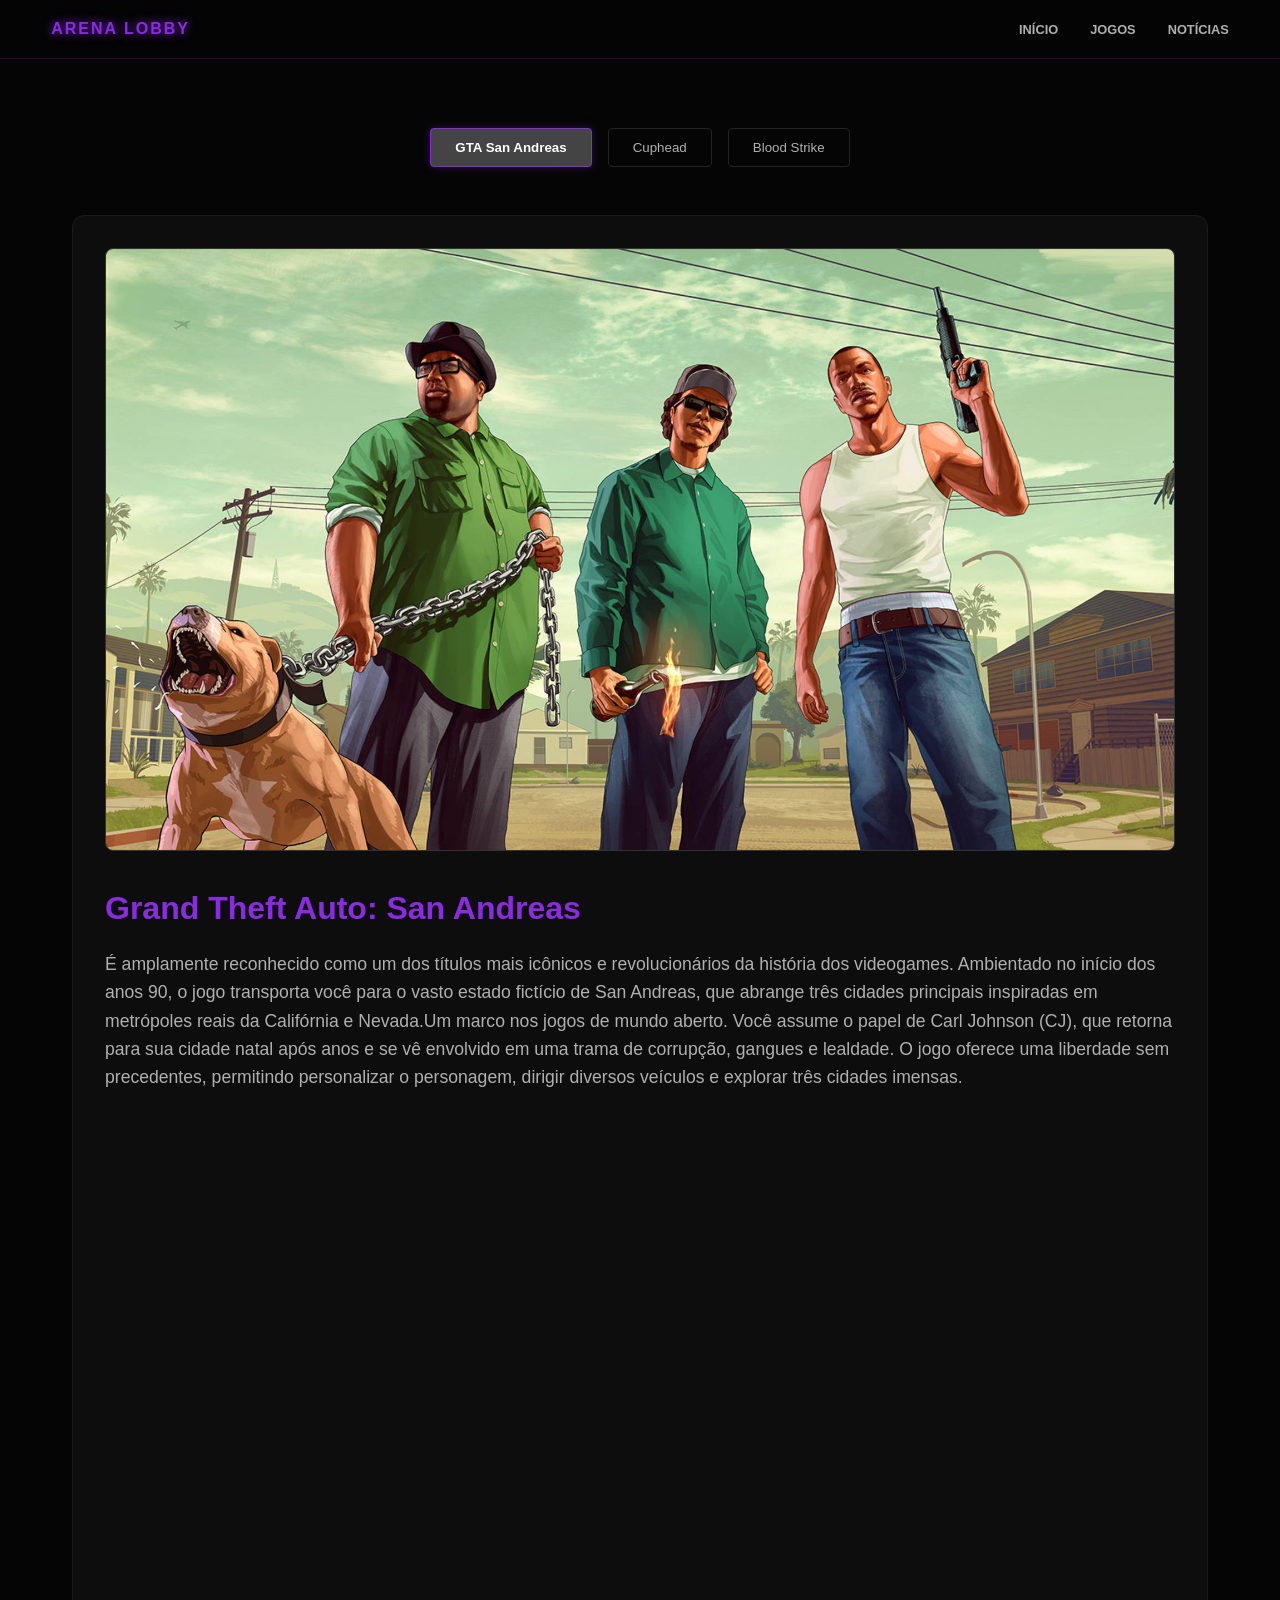
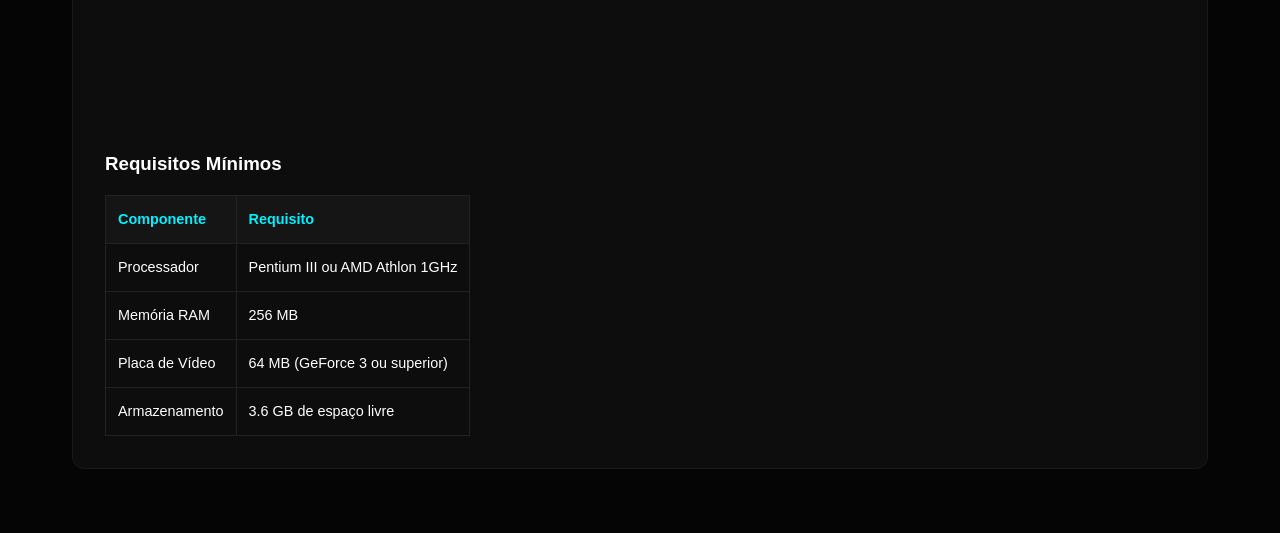
==== commit 7579febe: "html" ====
--- a/jogos.html
+++ b/jogos.html
@@ -3,8 +3,9 @@
 <html lang="pt-BR">
 
 <head>
-
-   <meta name="viewport" content="width=device-width, initial-scale=1.0">
+    <meta charset="UTF-8">
+
+  <meta name="viewport" content="width=device-width, initial-scale=1.0">
 
     <title>Jogos | ARENA LOBBY</title>
 
--- a/style.css
+++ b/style.css
@@ -58,54 +58,103 @@
 /* Footer Home */
 .footer-home { background: #080808; padding: 4rem 10%; border-top: 1px solid #1a1a1a; display: grid; grid-template-columns: 1fr 1fr; gap: 2rem; }
 .footer-home h3 { color: var(--neon); margin-bottom: 1rem; }
-/* ========================================= */
-/* RESPONSIVIDADE GLOBAL */
-/* ========================================= */
+/* ============================= */
+/* RESPONSIVIDADE GERAL          */
+/* ============================= */
 
 html, body {
+    width: 100%;
     overflow-x: hidden;
 }
 
-/* Imagens */
-img {
+img, video, iframe {
     max-width: 100%;
     height: auto;
     display: block;
 }
 
-/* Vídeos e iframes */
-iframe,
-video {
-    width: 100%;
-    max-width: 100%;
-    border: none;
-}
-
-/* Containers */
+img {
+    object-fit: cover;
+}
+
+/* Faz o topo não quebrar */
+header {
+    width: 100%;
+    flex-wrap: wrap;
+    gap: 1rem;
+    padding-left: clamp(1rem, 4vw, 10%);
+    padding-right: clamp(1rem, 4vw, 10%);
+}
+
+/* Deixa os blocos centrais sempre dentro da tela */
 .container,
 .news-container,
 .newspaper-container {
-    width: 100%;
-    max-width: 1200px;
-}
-
-/* ========================================= */
-/* TABLETS */
-/* ========================================= */
-
+    width: min(1200px, calc(100% - 2rem));
+    margin-inline: auto;
+    padding-left: clamp(1rem, 3vw, 2rem);
+    padding-right: clamp(1rem, 3vw, 2rem);
+    box-sizing: border-box;
+}
+
+/* Textos mais flexíveis */
+h1, h2, h3, p {
+    word-break: break-word;
+    overflow-wrap: anywhere;
+}
+
+/* Navegação */
+nav ul {
+    flex-wrap: wrap;
+    justify-content: center;
+}
+
+/* Botões */
+.sub-nav {
+    flex-wrap: wrap;
+    justify-content: center;
+}
+
+.tab-btn {
+    max-width: 100%;
+    white-space: normal;
+}
+
+/* Vídeos responsivos */
+iframe {
+    aspect-ratio: 16 / 9;
+    width: 100%;
+    border: 0;
+}
+
+/* Tabelas não estouram no celular */
+.specs-table {
+    width: 100%;
+    border-collapse: collapse;
+    display: block;
+    overflow-x: auto;
+    -webkit-overflow-scrolling: touch;
+}
+
+/* Grid se adapta melhor */
+.industry-grid,
+.newspaper-grid,
+.footer-home {
+    gap: clamp(1rem, 3vw, 2rem);
+}
+
+/* Imagens principais com boa adaptação */
+.game-img,
+.featured-card img {
+    width: 100%;
+    max-width: 100%;
+    height: auto;
+}
+
+/* ============================= */
+/* TABLETS                      */
+/* ============================= */
 @media (max-width: 900px) {
-
-    header {
-        padding: 1rem 5%;
-    }
-
-    .container,
-    .news-container,
-    .newspaper-container {
-        padding-left: 5%;
-        padding-right: 5%;
-    }
-
     .industry-grid,
     .newspaper-grid,
     .footer-home {
@@ -119,105 +168,81 @@
     .sidebar-articles {
         border-left: none !important;
         padding-left: 0 !important;
-        margin-top: 30px;
     }
 
     .featured-card img {
-        height: auto !important;
-    }
-}
-
-/* ========================================= */
-/* CELULARES */
-/* ========================================= */
-
+        height: auto;
+    }
+}
+
+/* ============================= */
+/* CELULARES                    */
+/* ============================= */
 @media (max-width: 768px) {
-
     header {
         flex-direction: column;
-        gap: 15px;
+        align-items: center;
         text-align: center;
     }
 
     nav ul {
-        justify-content: center;
-        flex-wrap: wrap;
-        gap: 1rem;
+        gap: 0.8rem;
+    }
+
+    .container,
+    .news-container,
+    .newspaper-container {
+        width: calc(100% - 1rem);
     }
 
     .sub-nav {
         flex-direction: column;
-        align-items: center;
+        align-items: stretch;
     }
 
     .tab-btn {
         width: 100%;
-        max-width: 320px;
     }
 
     .detail-card,
     .featured-text,
     .newspaper-container {
-        padding: 20px !important;
-    }
-
-    .description-box h2,
-    .main-article h2 {
-        font-size: clamp(1.6rem, 5vw, 2.5rem);
-    }
-
-    .description-box p,
-    .article-columns,
-    .featured-text p {
-        font-size: 1rem;
-        line-height: 1.7;
-    }
-
-    .specs-table {
-        display: block;
-        overflow-x: auto;
-        white-space: nowrap;
+        padding: 1.25rem !important;
     }
 
     .newspaper-meta {
         flex-direction: column;
         text-align: center;
-        gap: 10px;
-    }
-}
-
-/* ========================================= */
-/* CELULARES PEQUENOS */
-/* ========================================= */
-
+        gap: 0.5rem;
+    }
+}
+
+/* ============================= */
+/* TELAS PEQUENAS               */
+/* ============================= */
 @media (max-width: 480px) {
-
     .logo {
-        font-size: 1.1rem;
+        font-size: 1rem;
+        letter-spacing: 1px;
     }
 
     nav a {
         font-size: 0.75rem;
     }
 
-    .container,
-    .news-container,
-    .newspaper-container {
-        padding-left: 4%;
-        padding-right: 4%;
-    }
-
-    .newspaper-title,
-    .section-header h1 {
-        font-size: clamp(2rem, 7vw, 3rem);
-    }
-
-    .game-img,
-    .featured-card img {
-        border-radius: 8px;
-    }
-
-    .footer-home {
-        padding: 3rem 5%;
+    .description-box h2,
+    .main-article h2,
+    .section-header h1,
+    .newspaper-title {
+        font-size: clamp(1.6rem, 7vw, 2.5rem);
+    }
+
+    .description-box p,
+    .article-columns,
+    .featured-text p,
+    .mini-card p,
+    .bottom-news p {
+        font-size: 0.95rem;
+        line-height: 1.65;
     }
 }
